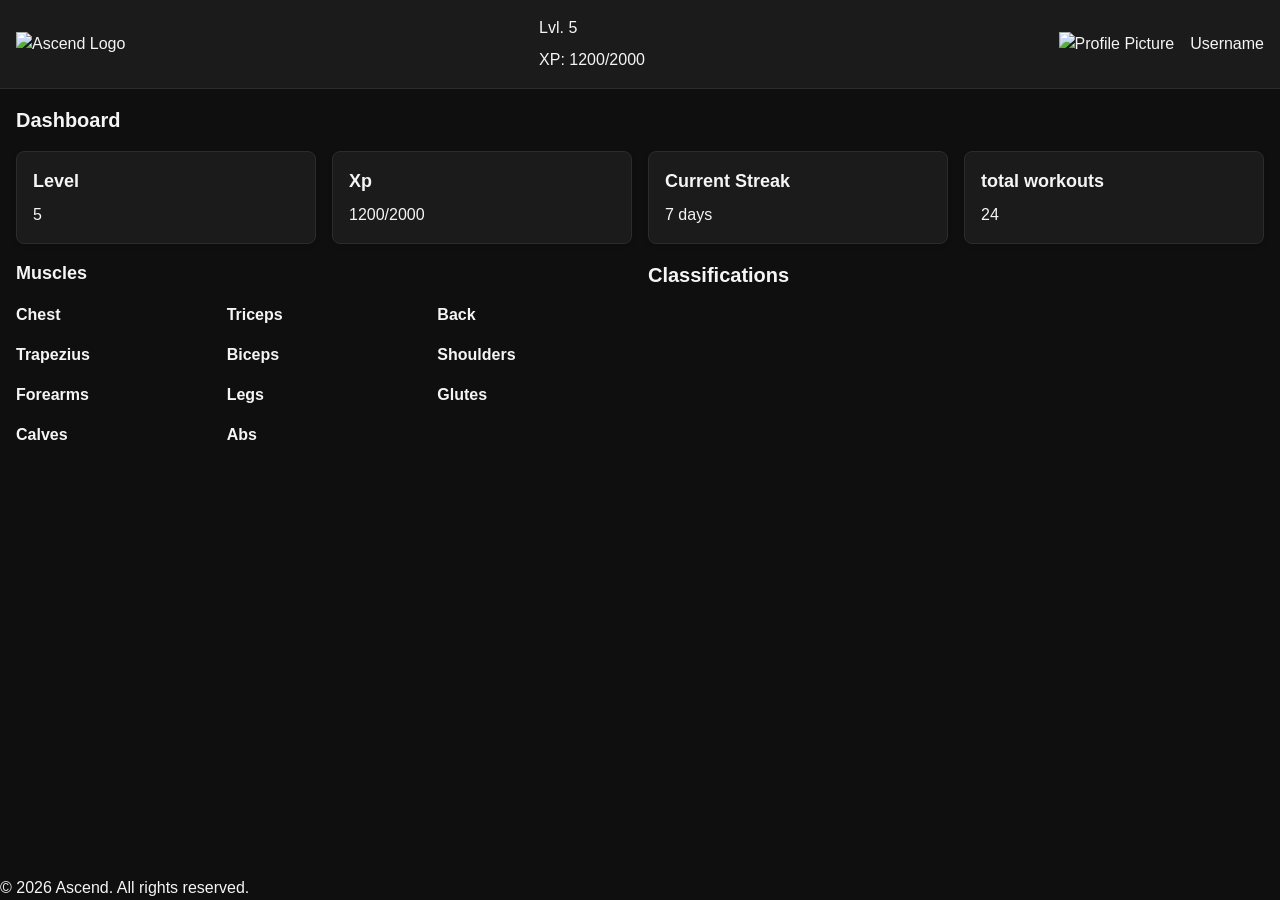
==== index.html @ 44df2d60 "feat: implement initial design system and layout foundation" ====
<!DOCTYPE html>
<html lang="en">

<head>
    <meta charset="UTF-8">
    <meta name="viewport" content="width=device-width, initial-scale=1.0">
    <title>Ascend</title>
    <link rel="stylesheet" href="assets/css/styles.css">
</head>

<body>
    <header>
        <img src="assets/images/logo.png" alt="Ascend Logo" class="logo">
        <div class="user-progress">
            <p>Lvl. 5</p>
            <p>XP: 1200/2000</p>
        </div>
        <div class="user-profile">
            <img src="assets/images/profile.jpg" alt="Profile Picture">
            <p>Username</p>
        </div>

    </header>
    <main>
        <section class="dashboard-grid">
            <h2>Dashboard</h2>
            <div class="dashboard-cards">
                <section class="dashboard-card">
                    
                    <h3>Level</h3>
                    <p>5</p>
                </section>
                <section class="dashboard-card">
                    
                    <h3>Xp</h3>
                    <p>1200/2000</p>
                </section>
                <section class="dashboard-card">
                    
                    <h3>Current Streak</h3>
                    <p>7 days</p>
                </section>
                <section class="dashboard-card">
                    
                    <h3>total workouts</h3>
                    <p>24</p>
                </section>
            </div>
        </section>
        <div class="content-grid">
        <section class="muscles-grid">
            <h3>Muscles</h3>
            <div class="muscles-cards">
                <article class="muscle-card">
                    <h4>Chest</h4>
                </article>
                <article class="muscle-card">
                    <h4>Triceps</h4>
                </article>
                <article class="muscle-card">
                    <h4>Back</h4>
                </article>
                <article class="muscle-card">
                    <h4>Trapezius</h4>
                </article>
                <article class="muscle-card">
                    <h4>Biceps</h4>
                </article>
                <article class="muscle-card">
                    <h4>Shoulders</h4>
                </article>
                <article class="muscle-card">
                    <h4>Forearms</h4>
                </article>
                <article class="muscle-card">
                    <h4>Legs</h4>
                </article>
                <article class="muscle-card">
                    <h4>Glutes</h4>
                </article>
                <article class="muscle-card">
                    <h4>Calves</h4>
                </article>
                <article class="muscle-card">
                    <h4>Abs</h4>
                </article>

            </div>
        </section>
        <section class="classifications-grid">
            <h2>Classifications</h2>
        </section>
    </div>
    </main>
    <footer>
        <p>&copy; 2026 Ascend. All rights reserved.</p>
    </footer>
</body>

</html>
---- assets/css/styles.css ----
/* ========================================
   ASCEND DESIGN SYSTEM
======================================== */

/* ---------- Design Tokens ---------- */
/* inter-regular - latin */
@font-face {
    font-display: swap;
    /* Check https://developer.mozilla.org/en-US/docs/Web/CSS/@font-face/font-display for other options. */
    font-family: 'Inter';
    font-style: normal;
    font-weight: 400;
    src: url('fonts/inter/inter-v20-latin-regular.woff2') format('woff2');
    /* Chrome 36+, Opera 23+, Firefox 39+, Safari 12+, iOS 10+ */
}

/* inter-500 - latin */
@font-face {
    font-display: swap;
    /* Check https://developer.mozilla.org/en-US/docs/Web/CSS/@font-face/font-display for other options. */
    font-family: 'Inter';
    font-style: normal;
    font-weight: 500;
    src: url('fonts/inter/inter-v20-latin-500.woff2') format('woff2');
    /* Chrome 36+, Opera 23+, Firefox 39+, Safari 12+, iOS 10+ */
}

/* inter-600 - latin */
@font-face {
    font-display: swap;
    /* Check https://developer.mozilla.org/en-US/docs/Web/CSS/@font-face/font-display for other options. */
    font-family: 'Inter';
    font-style: normal;
    font-weight: 600;
    src: url('fonts/inter/inter-v20-latin-600.woff2') format('woff2');
    /* Chrome 36+, Opera 23+, Firefox 39+, Safari 12+, iOS 10+ */
}

/* inter-700 - latin */
@font-face {
    font-display: swap;
    /* Check https://developer.mozilla.org/en-US/docs/Web/CSS/@font-face/font-display for other options. */
    font-family: 'Inter';
    font-style: normal;
    font-weight: 700;
    src: url('fonts/inter/inter-v20-latin-700.woff2') format('woff2');
    /* Chrome 36+, Opera 23+, Firefox 39+, Safari 12+, iOS 10+ */
}

:root {
    /* Colors */
    --color-background: #0F0F0F;
    --color-surface: #1B1B1B;
    --color-primary: #8B0000;
    --color-accent: #D32F2F;

    /* Text */
    --color-text-primary: #F5F5F5;
    --color-text-secondary: #B3B3B3;

    /* Border */
    --color-border: #2C2C2C;

    /* Status */
    --color-success: #2E7D32;
    --color-danger: #C62828;

    /* Typography */
    --font-family-base: 'Inter', sans-serif;

    --font-weight-regular: 400;

    --font-weight-medium: 500;

    --font-weight-semibold: 600;

    --font-weight-bold: 700;

    /* Spacing */
    --space-xs: 4px;
    --space-sm: 8px;
    --space-md: 16px;
    --space-lg: 24px;
    --space-xl: 32px;

    /* Border Radius */
    --radius-sm: 4px;
    --radius-md: 8px;
    --radius-lg: 16px;

    /* Shadows */
    --shadow-sm: 0 2px 4px rgba(0, 0, 0, 0.1);
    --shadow-md: 0 4px 8px rgba(0, 0, 0, 0.1);
    /* Transitions */
    --transition-fast: 150ms;
    --transition-normal: 300ms;

    /* Font Sizes */

    --font-size-xs: 0.75rem;
    /* Captions */

    --font-size-sm: 0.875rem;
    /* Small text */

    --font-size-md: 1rem;
    /* Body */

    --font-size-lg: 1.125rem;
    /* Cards */

    --font-size-xl: 1.25rem;
    /* Section titles */

    --font-size-2xl: 1.5rem;
    /* Main headings */

    --font-size-3xl: 1.875rem;
    /* Logo / Hero */

    /* ---------- Reset ---------- */

    * {
        margin: 0;
        padding: 0;
        box-sizing: border-box;
    }

    img {
        max-width: 100%;
        height: auto;
    }

    button {
        border: none;
        background: none;
        cursor: pointer;
    }

    /* ---------- Global Styles ---------- */
    h1 {
        font-size: var(--font-size-2xl);
    }

    h2 {
        font-size: var(--font-size-xl);
    }

    h3 {
        font-size: var(--font-size-lg);
    }

    p {
        font-size: var(--font-size-md);
    }

    .logo img {
        height: var(--font-size-3xl);
    }

    body {
        font-family: var(--font-family-base);
        font-weight: var(--font-weight-regular);
        background-color: var(--color-background);
        color: var(--color-text-primary);
        min-height: 100vh;
        line-height: 1.5;


        display: flex;
        flex-direction: column;

    }

    ul,
    ol {
        list-style: none;
    }

    a {
        color: inherit;
        text-decoration: none;
    }

    input,
    button,
    textarea,
    select {
        font: inherit;
    }

    /* ---------- Layout ---------- */


    main {
        flex: 1;
        padding: var(--space-md);
        display: flex;
        flex-direction: column;
    }

    header {
        display: flex;
        justify-content: space-between;
        align-items: center;
        padding: var(--space-md);
        background-color: var(--color-surface);
        border-bottom: 1px solid var(--color-border);
    }

    .content-grid {
        display: grid;
        grid-template-columns: 1fr 1fr;
        gap: var(--space-md);
        margin-top: var(--space-md);
    }

    .dashboard-cards {
        display: grid;
        grid-template-columns: repeat(auto-fit, minmax(200px, 1fr));
        gap: var(--space-md);
        margin-top: var(--space-md);
    }

    .muscles-cards {
        display: grid;
        grid-template-columns: repeat(auto-fit, minmax(150px, 1fr));
        gap: var(--space-md);
        margin-top: var(--space-md);
    }

    .user-progress {
        display: flex;
        flex-direction: column;
        gap: var(--space-sm);
    }

    .user-profile {
        display: flex;
        align-items: center;
        gap: var(--space-md);
    }

    .dashboard-card {
        display: flex;
        flex-direction: column;
        background-color: var(--color-surface);
        border: 1px solid var(--color-border);
        padding: var(--space-md);
        box-shadow: var(--shadow-sm);
        border-radius: var(--radius-md);
        gap: var(--space-sm);
    }

    /* ---------- Components ---------- */



    /* ---------- Utilities ---------- */
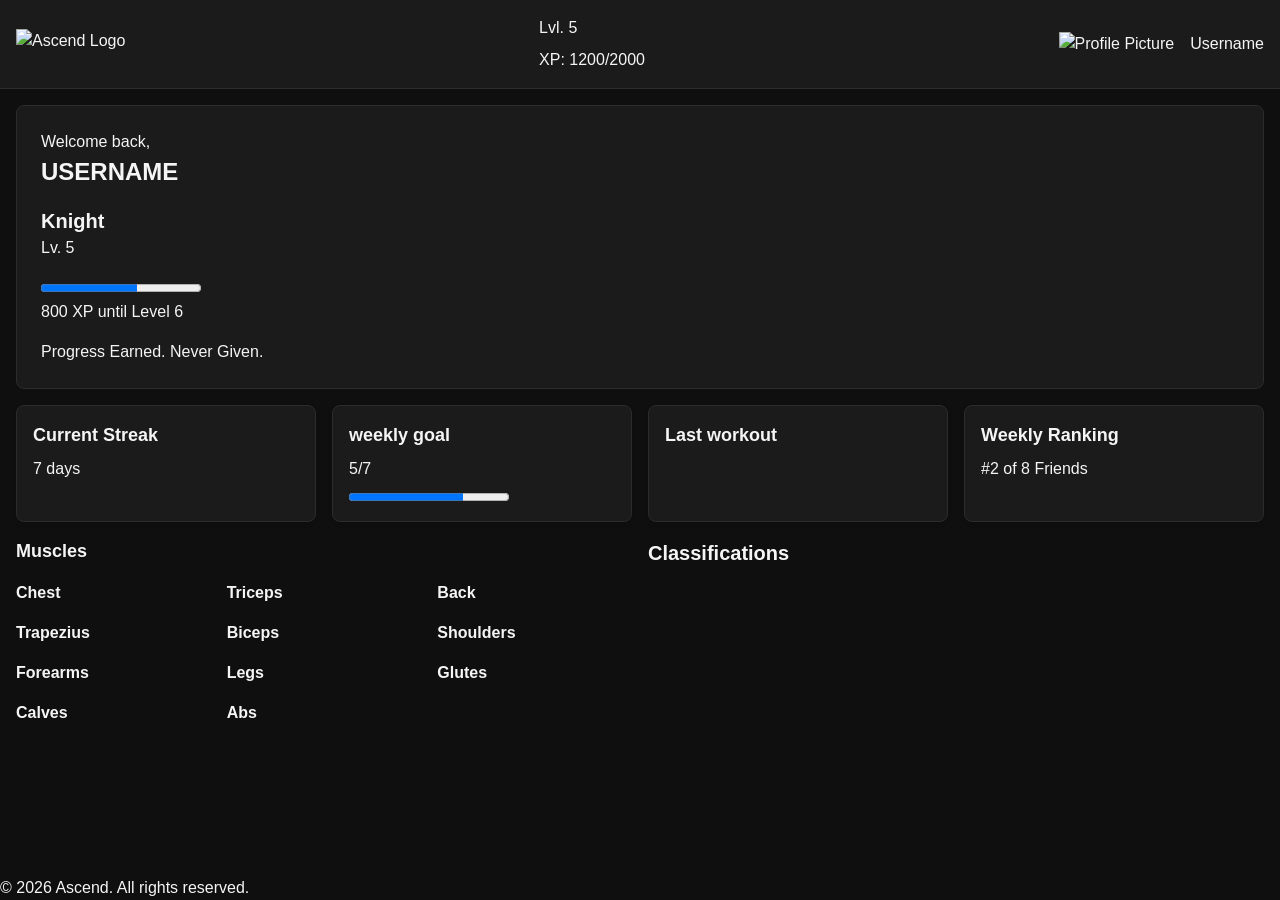
==== commit ff88023e: "feat: create hero panel component and refine dashboard layout" ====
--- a/index.html
+++ b/index.html
@@ -22,75 +22,88 @@
 
     </header>
     <main>
-        <section class="dashboard-grid">
-            <h2>Dashboard</h2>
+        <section class="hero-panel">
+            <div class="hero-panel-username">
+                <p>Welcome back,</p>
+                <h1>USERNAME</h1>
+            </div>
+            <div class="hero-panel-level">
+                <h2>Knight</h2>
+                <p>Lv. 5</p>
+            </div>
+            <div class="hero-panel-progress">
+                <progress value="1200" max="2000"></progress>
+                <p>800 XP until Level 6</p>
+            </div>
+            <p class="hero-panel-motto">
+                Progress Earned. Never Given.
+            </p>
+        </section>
+        <section class="dashboard">
             <div class="dashboard-cards">
                 <section class="dashboard-card">
-                    
-                    <h3>Level</h3>
-                    <p>5</p>
-                </section>
-                <section class="dashboard-card">
-                    
-                    <h3>Xp</h3>
-                    <p>1200/2000</p>
-                </section>
-                <section class="dashboard-card">
-                    
                     <h3>Current Streak</h3>
                     <p>7 days</p>
                 </section>
                 <section class="dashboard-card">
-                    
-                    <h3>total workouts</h3>
-                    <p>24</p>
+                    <h3>weekly goal</h3>
+                    <p>5/7</p>
+                    <progress value="5" max="7"></progress>
+
+                </section>
+                <section class="dashboard-card">
+                    <h3>Last workout</h3>
+                </section>
+                <section class="dashboard-card">
+                    <h3>Weekly Ranking</h3>
+                    <p>#2 of 8 Friends</p>
                 </section>
             </div>
         </section>
         <div class="content-grid">
-        <section class="muscles-grid">
-            <h3>Muscles</h3>
-            <div class="muscles-cards">
-                <article class="muscle-card">
-                    <h4>Chest</h4>
-                </article>
-                <article class="muscle-card">
-                    <h4>Triceps</h4>
-                </article>
-                <article class="muscle-card">
-                    <h4>Back</h4>
-                </article>
-                <article class="muscle-card">
-                    <h4>Trapezius</h4>
-                </article>
-                <article class="muscle-card">
-                    <h4>Biceps</h4>
-                </article>
-                <article class="muscle-card">
-                    <h4>Shoulders</h4>
-                </article>
-                <article class="muscle-card">
-                    <h4>Forearms</h4>
-                </article>
-                <article class="muscle-card">
-                    <h4>Legs</h4>
-                </article>
-                <article class="muscle-card">
-                    <h4>Glutes</h4>
-                </article>
-                <article class="muscle-card">
-                    <h4>Calves</h4>
-                </article>
-                <article class="muscle-card">
-                    <h4>Abs</h4>
-                </article>
+            <section class="muscles-grid">
+                <h3>Muscles</h3>
+                <div class="muscles-cards">
+                    <article class="muscle-card">
+                        <h4>Chest</h4>
+                    </article>
+                    <article class="muscle-card">
+                        <h4>Triceps</h4>
+                    </article>
+                    <article class="muscle-card">
+                        <h4>Back</h4>
+                    </article>
+                    <article class="muscle-card">
+                        <h4>Trapezius</h4>
+                    </article>
+                    <article class="muscle-card">
+                        <h4>Biceps</h4>
+                    </article>
+                    <article class="muscle-card">
+                        <h4>Shoulders</h4>
+                    </article>
+                    <article class="muscle-card">
+                        <h4>Forearms</h4>
+                    </article>
+                    <article class="muscle-card">
+                        <h4>Legs</h4>
+                    </article>
+                    <article class="muscle-card">
+                        <h4>Glutes</h4>
+                    </article>
+                    <article class="muscle-card">
+                        <h4>Calves</h4>
+                    </article>
+                    <article class="muscle-card">
+                        <h4>Abs</h4>
+                    </article>
 
-            </div>
-        </section>
-        <section class="classifications-grid">
-            <h2>Classifications</h2>
-        </section>
-    </div>
+                </div>
+            </section>
+            <section class="classifications-grid">
+                <h2>Classifications</h2>
+            </section>
+        </div>
     </main>
     <footer>
         <p>&copy; 2026 Ascend. All rights reserved.</p>
--- a/assets/css/styles.css
+++ b/assets/css/styles.css
@@ -117,7 +117,7 @@
 
     --font-size-3xl: 1.875rem;
     /* Logo / Hero */
-
+}
     /* ---------- Reset ---------- */
 
     * {
@@ -140,21 +140,25 @@
     /* ---------- Global Styles ---------- */
     h1 {
         font-size: var(--font-size-2xl);
+        font-weight: var(--font-weight-bold);
     }
 
     h2 {
         font-size: var(--font-size-xl);
+        font-weight: var(--font-weight-bold);
     }
 
     h3 {
         font-size: var(--font-size-lg);
+        font-weight: var(--font-weight-bold);
     }
 
     p {
         font-size: var(--font-size-md);
-    }
-
-    .logo img {
+
+    }
+
+    .logo {
         height: var(--font-size-3xl);
     }
 
@@ -241,6 +245,9 @@
         gap: var(--space-md);
     }
 
+
+    /* ---------- Components ---------- */
+
     .dashboard-card {
         display: flex;
         flex-direction: column;
@@ -252,8 +259,21 @@
         gap: var(--space-sm);
     }
 
-    /* ---------- Components ---------- */
-
-
+    .hero-panel {
+        display: flex;
+        flex-direction: column;
+        background-color: var(--color-surface);
+        border: 1px double var(--color-border);
+        padding: var(--space-lg);
+        box-shadow: var(--shadow-lg);
+        border-radius: var(--radius-md);
+        gap: var(--space-md);
+    }
+
+    .hero-panel__motto {
+        font-style: italic;
+        color: var(--color-text-secondary);
+        font-weight: var(--font-weight-medium);
+    }
 
     /* ---------- Utilities ---------- */
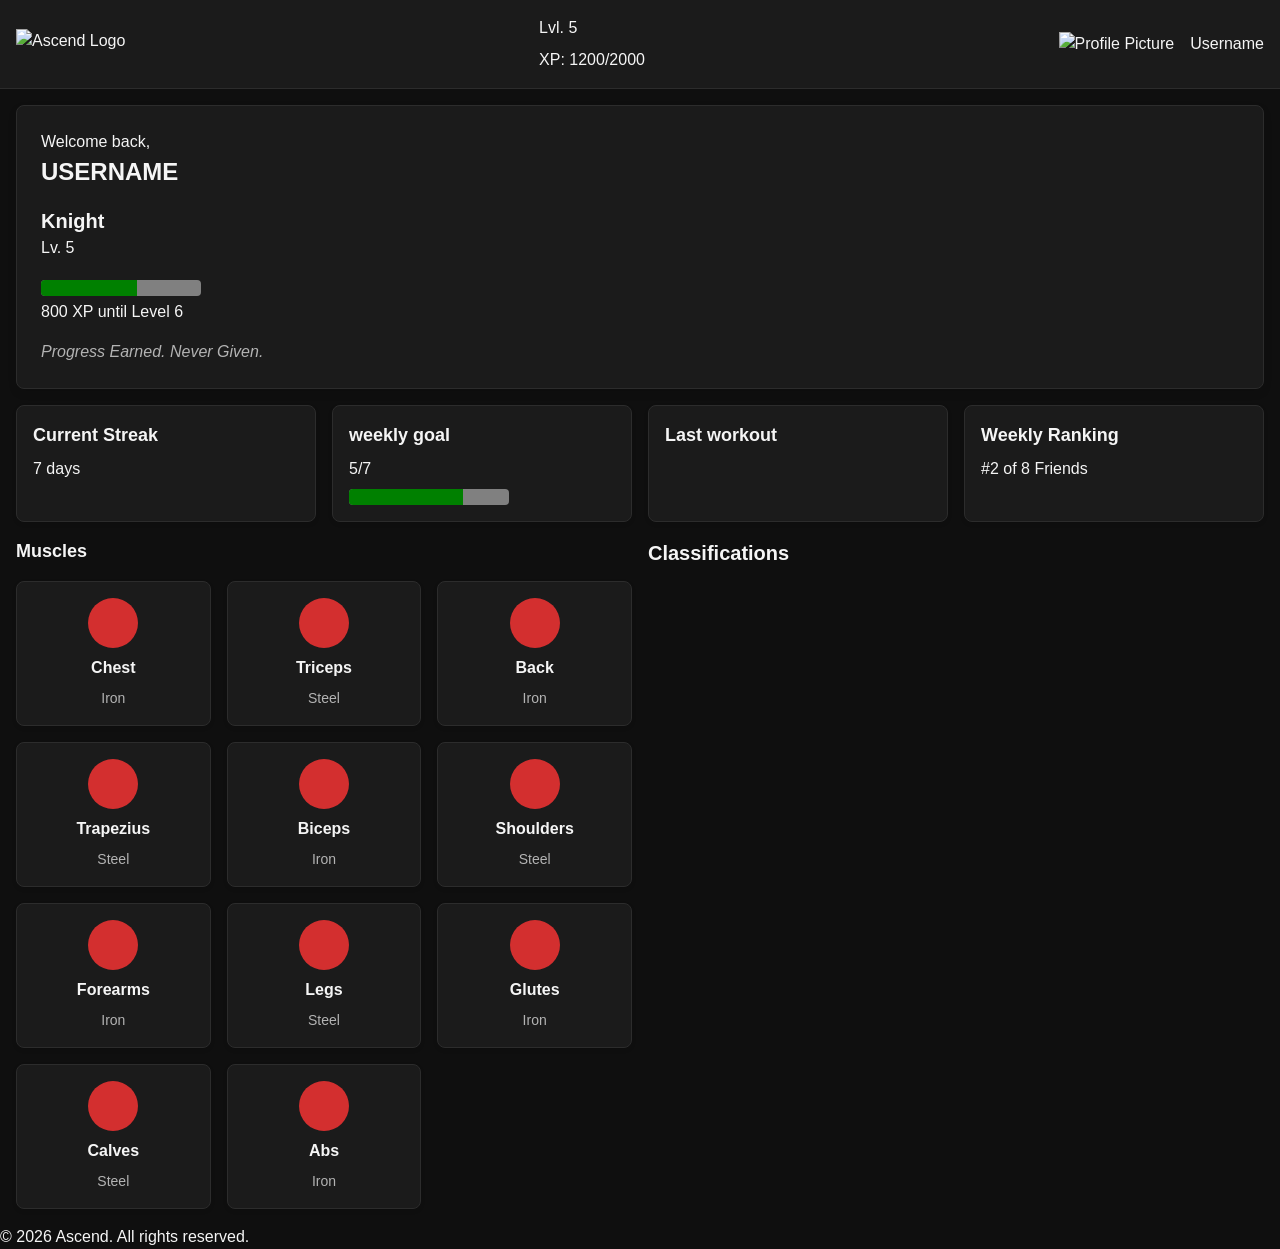
==== commit 9e3b204e: "feat: complete UI foundation and reusable components" ====
--- a/index.html
+++ b/index.html
@@ -23,19 +23,19 @@
     </header>
     <main>
         <section class="hero-panel">
-            <div class="hero-panel-username">
+            <div class="hero-panel__username">
                 <p>Welcome back,</p>
                 <h1>USERNAME</h1>
             </div>
-            <div class="hero-panel-level">
+            <div class="hero-panel__level">
                 <h2>Knight</h2>
                 <p>Lv. 5</p>
             </div>
-            <div class="hero-panel-progress">
-                <progress value="1200" max="2000"></progress>
+            <div class="hero-panel__progress">
+                <progress value="1200" max="2000" class="progress-bar"></progress>
                 <p>800 XP until Level 6</p>
             </div>
-            <p class="hero-panel-motto">
+            <p class="hero-panel__motto">
                 Progress Earned. Never Given.
             </p>
         </section>
@@ -48,7 +48,7 @@
                 <section class="dashboard-card">
                     <h3>weekly goal</h3>
                     <p>5/7</p>
-                    <progress value="5" max="7"></progress>
+                    <progress value="5" max="7" class="progress-bar"></progress>
 
                 </section>
                 <section class="dashboard-card">
@@ -65,39 +65,127 @@
                 <h3>Muscles</h3>
                 <div class="muscles-cards">
                     <article class="muscle-card">
-                        <h4>Chest</h4>
-                    </article>
-                    <article class="muscle-card">
-                        <h4>Triceps</h4>
-                    </article>
-                    <article class="muscle-card">
-                        <h4>Back</h4>
-                    </article>
-                    <article class="muscle-card">
-                        <h4>Trapezius</h4>
-                    </article>
-                    <article class="muscle-card">
-                        <h4>Biceps</h4>
-                    </article>
-                    <article class="muscle-card">
-                        <h4>Shoulders</h4>
-                    </article>
-                    <article class="muscle-card">
-                        <h4>Forearms</h4>
-                    </article>
-                    <article class="muscle-card">
-                        <h4>Legs</h4>
-                    </article>
-                    <article class="muscle-card">
-                        <h4>Glutes</h4>
-                    </article>
-                    <article class="muscle-card">
-                        <h4>Calves</h4>
-                    </article>
-                    <article class="muscle-card">
-                        <h4>Abs</h4>
-                    </article>
-
+                        <div class="muscle-card__icon">
+                            <!-- Icono -->
+                        </div>
+                        <h3 class="muscle-card__name">
+                            Chest
+                        </h3>
+                        <p class="muscle-card__rank">
+                            Iron
+                        </p>
+                    </article>
+                    <article class="muscle-card">
+                        <div class="muscle-card__icon">
+                            <!-- Icono -->
+                        </div>
+                        <h3 class="muscle-card__name">
+                            Triceps
+                        </h3>
+                        <p class="muscle-card__rank">
+                            Steel
+                        </p>
+                    </article>
+                    <article class="muscle-card">
+                        <div class="muscle-card__icon">
+                            <!-- Icono -->
+                        </div>
+                        <h3 class="muscle-card__name">
+                            Back
+                        </h3>
+                        <p class="muscle-card__rank">
+                            Iron
+                        </p>
+                    </article>
+                    <article class="muscle-card">
+                        <div class="muscle-card__icon">
+                            <!-- Icono -->
+                        </div>
+                        <h3 class="muscle-card__name">
+                            Trapezius
+                        </h3>
+                        <p class="muscle-card__rank">
+                            Steel
+                        </p>
+                    </article>
+                    <article class="muscle-card">
+                        <div class="muscle-card__icon">
+                            <!-- Icono -->
+                        </div>
+                        <h3 class="muscle-card__name">
+                            Biceps
+                        </h3>
+                        <p class="muscle-card__rank">
+                            Iron
+                        </p>
+                    </article>
+                    <article class="muscle-card">
+                        <div class="muscle-card__icon">
+                            <!-- Icono -->
+                        </div>
+                        <h3 class="muscle-card__name">
+                            Shoulders
+                        </h3>
+                        <p class="muscle-card__rank">
+                            Steel
+                        </p>
+                    </article>
+                    <article class="muscle-card">
+                        <div class="muscle-card__icon">
+                            <!-- Icono -->
+                        </div>
+                        <h3 class="muscle-card__name">
+                            Forearms
+                        </h3>
+                        <p class="muscle-card__rank">
+                            Iron
+                        </p>
+                    </article>
+                    <article class="muscle-card">
+                        <div class="muscle-card__icon">
+                            <!-- Icono -->
+                        </div>
+                        <h3 class="muscle-card__name">
+                            Legs
+                        </h3>
+                        <p class="muscle-card__rank">
+                            Steel
+                        </p>
+                    </article>
+                    <article class="muscle-card">
+                        <div class="muscle-card__icon">
+                            <!-- Icono -->
+                        </div>
+                        <h3 class="muscle-card__name">
+                            Glutes
+                        </h3>
+                        <p class="muscle-card__rank">
+                            Iron
+                        </p>
+                    </article>
+                    <article class="muscle-card">
+                        <div class="muscle-card__icon">
+                            <!-- Icono -->
+                        </div>
+                        <h3 class="muscle-card__name">
+                            Calves
+                        </h3>
+                        <p class="muscle-card__rank">
+                            Steel
+                        </p>
+                    </article>
+                    <article class="muscle-card">
+                        <div class="muscle-card__icon">
+                            <!-- Icono -->
+                        </div>
+                        <h3 class="muscle-card__name">
+                            Abs
+                        </h3>
+                        <p class="muscle-card__rank">
+                            Iron
+                        </p>
+                    </article>
+                    </article>
                 </div>
             </section>
             <section class="classifications-grid">
--- a/assets/css/styles.css
+++ b/assets/css/styles.css
@@ -118,162 +118,207 @@
     --font-size-3xl: 1.875rem;
     /* Logo / Hero */
 }
-    /* ---------- Reset ---------- */
-
-    * {
-        margin: 0;
-        padding: 0;
-        box-sizing: border-box;
-    }
-
-    img {
-        max-width: 100%;
-        height: auto;
-    }
-
-    button {
-        border: none;
-        background: none;
-        cursor: pointer;
-    }
-
-    /* ---------- Global Styles ---------- */
-    h1 {
-        font-size: var(--font-size-2xl);
-        font-weight: var(--font-weight-bold);
-    }
-
-    h2 {
-        font-size: var(--font-size-xl);
-        font-weight: var(--font-weight-bold);
-    }
-
-    h3 {
-        font-size: var(--font-size-lg);
-        font-weight: var(--font-weight-bold);
-    }
-
-    p {
-        font-size: var(--font-size-md);
-
-    }
-
-    .logo {
-        height: var(--font-size-3xl);
-    }
-
-    body {
-        font-family: var(--font-family-base);
-        font-weight: var(--font-weight-regular);
-        background-color: var(--color-background);
-        color: var(--color-text-primary);
-        min-height: 100vh;
-        line-height: 1.5;
-
-
-        display: flex;
-        flex-direction: column;
-
-    }
-
-    ul,
-    ol {
-        list-style: none;
-    }
-
-    a {
-        color: inherit;
-        text-decoration: none;
-    }
-
-    input,
-    button,
-    textarea,
-    select {
-        font: inherit;
-    }
-
-    /* ---------- Layout ---------- */
-
-
-    main {
-        flex: 1;
-        padding: var(--space-md);
-        display: flex;
-        flex-direction: column;
-    }
-
-    header {
-        display: flex;
-        justify-content: space-between;
-        align-items: center;
-        padding: var(--space-md);
-        background-color: var(--color-surface);
-        border-bottom: 1px solid var(--color-border);
-    }
-
-    .content-grid {
-        display: grid;
-        grid-template-columns: 1fr 1fr;
-        gap: var(--space-md);
-        margin-top: var(--space-md);
-    }
-
-    .dashboard-cards {
-        display: grid;
-        grid-template-columns: repeat(auto-fit, minmax(200px, 1fr));
-        gap: var(--space-md);
-        margin-top: var(--space-md);
-    }
-
-    .muscles-cards {
-        display: grid;
-        grid-template-columns: repeat(auto-fit, minmax(150px, 1fr));
-        gap: var(--space-md);
-        margin-top: var(--space-md);
-    }
-
-    .user-progress {
-        display: flex;
-        flex-direction: column;
-        gap: var(--space-sm);
-    }
-
-    .user-profile {
-        display: flex;
-        align-items: center;
-        gap: var(--space-md);
-    }
-
-
-    /* ---------- Components ---------- */
-
-    .dashboard-card {
-        display: flex;
-        flex-direction: column;
-        background-color: var(--color-surface);
-        border: 1px solid var(--color-border);
-        padding: var(--space-md);
-        box-shadow: var(--shadow-sm);
-        border-radius: var(--radius-md);
-        gap: var(--space-sm);
-    }
-
-    .hero-panel {
-        display: flex;
-        flex-direction: column;
-        background-color: var(--color-surface);
-        border: 1px double var(--color-border);
-        padding: var(--space-lg);
-        box-shadow: var(--shadow-lg);
-        border-radius: var(--radius-md);
-        gap: var(--space-md);
-    }
-
-    .hero-panel__motto {
-        font-style: italic;
-        color: var(--color-text-secondary);
-        font-weight: var(--font-weight-medium);
-    }
-
-    /* ---------- Utilities ---------- */+
+/* ---------- Reset ---------- */
+
+* {
+    margin: 0;
+    padding: 0;
+    box-sizing: border-box;
+}
+
+img {
+    max-width: 100%;
+    height: auto;
+}
+
+button {
+    border: none;
+    background: none;
+    cursor: pointer;
+}
+
+/* ---------- Global Styles ---------- */
+h1 {
+    font-size: var(--font-size-2xl);
+    font-weight: var(--font-weight-bold);
+}
+
+h2 {
+    font-size: var(--font-size-xl);
+    font-weight: var(--font-weight-bold);
+}
+
+h3 {
+    font-size: var(--font-size-lg);
+    font-weight: var(--font-weight-bold);
+}
+
+p {
+    font-size: var(--font-size-md);
+
+}
+
+.logo {
+    height: var(--font-size-3xl);
+}
+
+body {
+    font-family: var(--font-family-base);
+    font-weight: var(--font-weight-regular);
+    background-color: var(--color-background);
+    color: var(--color-text-primary);
+    min-height: 100vh;
+    line-height: 1.5;
+
+
+    display: flex;
+    flex-direction: column;
+
+}
+
+ul,
+ol {
+    list-style: none;
+}
+
+a {
+    color: inherit;
+    text-decoration: none;
+}
+
+input,
+button,
+textarea,
+select {
+    font: inherit;
+}
+
+/* ---------- Layout ---------- */
+
+
+main {
+    flex: 1;
+    padding: var(--space-md);
+    display: flex;
+    flex-direction: column;
+}
+
+header {
+    display: flex;
+    justify-content: space-between;
+    align-items: center;
+    padding: var(--space-md);
+    background-color: var(--color-surface);
+    border-bottom: 1px solid var(--color-border);
+}
+
+.content-grid {
+    display: grid;
+    grid-template-columns: 1fr 1fr;
+    gap: var(--space-md);
+    margin-top: var(--space-md);
+}
+
+.dashboard-cards {
+    display: grid;
+    grid-template-columns: repeat(auto-fit, minmax(200px, 1fr));
+    gap: var(--space-md);
+    margin-top: var(--space-md);
+}
+
+.muscles-cards {
+    display: grid;
+    grid-template-columns: repeat(auto-fit, minmax(150px, 1fr));
+    gap: var(--space-md);
+    margin-top: var(--space-md);
+}
+
+.user-progress {
+    display: flex;
+    flex-direction: column;
+    gap: var(--space-sm);
+}
+
+.user-profile {
+    display: flex;
+    align-items: center;
+    gap: var(--space-md);
+}
+
+
+/* ---------- Components ---------- */
+
+.dashboard-card {
+    display: flex;
+    flex-direction: column;
+    background-color: var(--color-surface);
+    border: 1px solid var(--color-border);
+    padding: var(--space-md);
+    box-shadow: var(--shadow-sm);
+    border-radius: var(--radius-md);
+    gap: var(--space-sm);
+}
+
+.hero-panel {
+    display: flex;
+    flex-direction: column;
+    background-color: var(--color-surface);
+    border: 1px solid var(--color-border);
+    padding: var(--space-lg);
+    box-shadow: var(--shadow-md);
+    border-radius: var(--radius-md);
+    gap: var(--space-md);
+}
+
+.hero-panel__motto {
+    font-style: italic;
+    color: var(--color-text-secondary);
+    font-weight: var(--font-weight-medium);
+}
+
+.muscle-card {
+    display: flex;
+    flex-direction: column;
+    align-items: center;
+    background-color: var(--color-surface);
+    border: 1px solid var(--color-border);
+    padding: var(--space-md);
+    box-shadow: var(--shadow-sm);
+    border-radius: var(--radius-md);
+    gap: var(--space-sm);
+    transition: transform var(--transition-fast), box-shadow var(--transition-fast),
+                border-color var(--transition-fast);
+}
+
+.muscle-card__icon {
+    width: 50px;
+    height: 50px;
+    background-color: var(--color-accent);
+    border-radius: 50%;
+}
+
+.muscle-card__name {
+    font-size: var(--font-size-md);
+    font-weight: var(--font-weight-semibold);
+    color: var(--color-text-primary);
+}
+
+.muscle-card__rank {
+    font-size: var(--font-size-sm);
+    color: var(--color-text-secondary);
+}
+
+.muscle-card:hover {
+    border-color: var(--color-accent);
+    box-shadow: var(--shadow-md);
+    transform: translateY(-4px);
+}
+
+.progress-bar {
+    border-radius: var(--radius-sm);
+    background-color: var(--color-accent);
+    overflow: hidden;
+}
+
+/* ---------- Utilities ---------- */
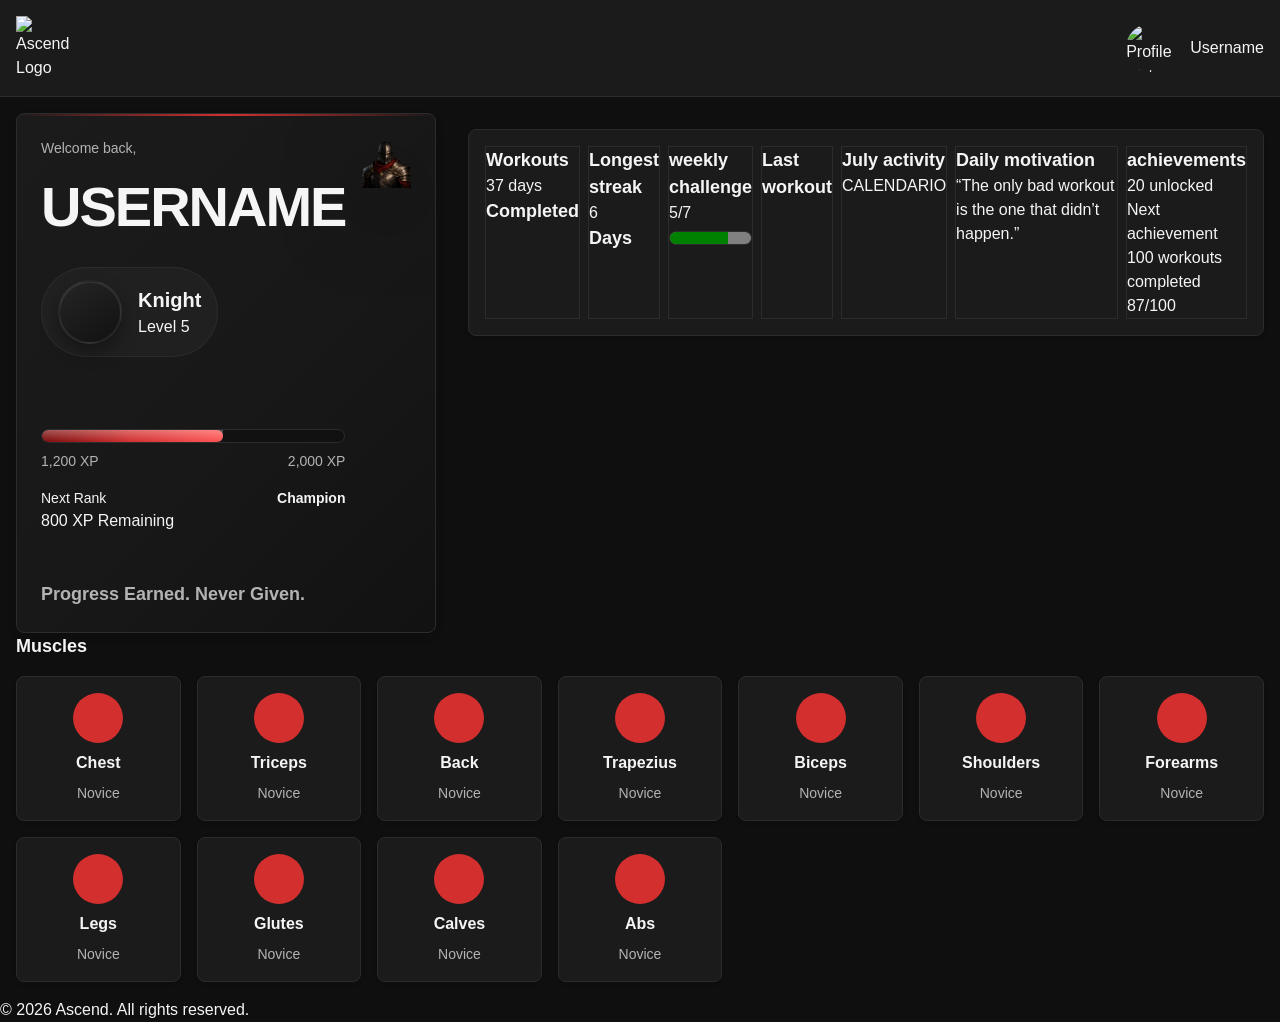
==== commit 23072247: "feat: redesign hero panel and improve dashboard UI" ====
--- a/index.html
+++ b/index.html
@@ -11,187 +11,232 @@
 <body>
     <header>
         <img src="assets/images/logo.png" alt="Ascend Logo" class="logo">
-        <div class="user-progress">
-            <p>Lvl. 5</p>
-            <p>XP: 1200/2000</p>
-        </div>
-        <div class="user-profile">
+        <div class="header__profile">
             <img src="assets/images/profile.jpg" alt="Profile Picture">
             <p>Username</p>
         </div>
 
     </header>
     <main>
-        <section class="hero-panel">
-            <div class="hero-panel__username">
-                <p>Welcome back,</p>
-                <h1>USERNAME</h1>
-            </div>
-            <div class="hero-panel__level">
-                <h2>Knight</h2>
-                <p>Lv. 5</p>
-            </div>
-            <div class="hero-panel__progress">
-                <progress value="1200" max="2000" class="progress-bar"></progress>
-                <p>800 XP until Level 6</p>
-            </div>
-            <p class="hero-panel__motto">
-                Progress Earned. Never Given.
-            </p>
-        </section>
-        <section class="dashboard">
-            <div class="dashboard-cards">
-                <section class="dashboard-card">
-                    <h3>Current Streak</h3>
-                    <p>7 days</p>
-                </section>
-                <section class="dashboard-card">
-                    <h3>weekly goal</h3>
-                    <p>5/7</p>
-                    <progress value="5" max="7" class="progress-bar"></progress>
-
-                </section>
-                <section class="dashboard-card">
-                    <h3>Last workout</h3>
-                </section>
-                <section class="dashboard-card">
-                    <h3>Weekly Ranking</h3>
-                    <p>#2 of 8 Friends</p>
-                </section>
+        <div class="panel-dashboard">
+            <!--               Hero panel                 -->
+            <section class="hero-panel">
+                <div class="hero-panel__content">
+                    <p class="hero-panel__greeting">
+                        Welcome back,
+                    </p>
+                    <h1 class="hero-panel__username">
+                        USERNAME
+                    </h1>
+                    <div class="hero-panel__rank">
+                        <div class="hero-panel__badge">
+                            <!-- Badge del rango -->
+                        </div>
+                        <div class="hero-panel__level">
+                            <h2>Knight</h2>
+                            <p>Level 5</p>
+                        </div>
+                    </div>
+
+                    <!--                Progress Bar              -->
+
+                    <div class="hero-panel__progress">
+                        <div class="progress-bar">
+                            <div class="progress-bar__fill" style="width: 60%;">
+                            </div>
+                        </div>
+                        <div class="progress-bar__info">
+                            <span>1,200 XP</span>
+                            <span>2,000 XP</span>
+                        </div>
+                        <div class="hero-panel__next-rank">
+                            <span>Next Rank</span>
+                            <strong>Champion</strong>
+                        </div>
+                        <p class="hero-panel__remaining">
+                            800 XP Remaining
+                        </p>
+                    </div>
+                    <p class="hero-panel__motto">
+                        Progress Earned.
+                        Never Given.
+                    </p>
+                </div>
+                <!--               Character                 -->
+                <div class="hero-panel__character">
+                    <img class="hero-panel__avatar" src="assets/images/champion.png" alt="Champion Avatar">
+                </div>
+
+            </section>
+
+            <!--               Dashboard                 -->
+            <section class="dashboard">
+                <div class="dashboard-cards">
+                    <section class="dashboard-card">
+                        <h3>Workouts</h3>
+                        <p>37 days</p>
+                        <h3>Completed</h3>
+                    </section>
+                    <section class="dashboard-card">
+                        <h3>Longest streak</h3>
+                        <p>6</p>
+                        <h3>Days</h3>
+                    </section>
+                    <section class="dashboard-card">
+                        <h3>weekly challenge</h3>
+                        <p>5/7</p>
+                        <progress value="5" max="7" class="progress-bar"></progress>
+                    </section>
+                    <section class="dashboard-card">
+                        <h3>Last workout</h3>
+                    </section>
+                    <section class="dashboard-card">
+                        <h3>July activity</h3>
+                        <p>CALENDARIO</p>
+                    </section>
+                    <section class="dashboard-card">
+                        <h3>Daily motivation</h3>
+                        <p>“The only bad workout is the one that didn’t happen.”</p>
+                    </section>
+                    <section class="dashboard-card">
+                        <h3>achievements</h3>
+                        <p>20 unlocked</p>
+                        <p>Next achievement</p>
+                        <p>100 workouts completed</p>
+                        <p>87/100</p>
+                    </section>
+                </div>
+            </section>
+        </div>
+
+        <!--                      Muscles                -->
+        <section class="muscles-grid">
+            <h3>Muscles</h3>
+            <div class="muscles-cards">
+                <article class="muscle-card">
+                    <div class="muscle-card__icon">
+                        <!-- Icono -->
+                    </div>
+                    <h3 class="muscle-card__name">
+                        Chest
+                    </h3>
+                    <p class="muscle-card__rank">
+                        Novice
+                    </p>
+                </article>
+                <article class="muscle-card">
+                    <div class="muscle-card__icon">
+                        <!-- Icono -->
+                    </div>
+                    <h3 class="muscle-card__name">
+                        Triceps
+                    </h3>
+                    <p class="muscle-card__rank">
+                        Novice
+                    </p>
+                </article>
+                <article class="muscle-card">
+                    <div class="muscle-card__icon">
+                        <!-- Icono -->
+                    </div>
+                    <h3 class="muscle-card__name">
+                        Back
+                    </h3>
+                    <p class="muscle-card__rank">
+                        Novice
+                    </p>
+                </article>
+                <article class="muscle-card">
+                    <div class="muscle-card__icon">
+                        <!-- Icono -->
+                    </div>
+                    <h3 class="muscle-card__name">
+                        Trapezius
+                    </h3>
+                    <p class="muscle-card__rank">
+                        Novice
+                    </p>
+                </article>
+                <article class="muscle-card">
+                    <div class="muscle-card__icon">
+                        <!-- Icono -->
+                    </div>
+                    <h3 class="muscle-card__name">
+                        Biceps
+                    </h3>
+                    <p class="muscle-card__rank">
+                        Novice
+                    </p>
+                </article>
+                <article class="muscle-card">
+                    <div class="muscle-card__icon">
+                        <!-- Icono -->
+                    </div>
+                    <h3 class="muscle-card__name">
+                        Shoulders
+                    </h3>
+                    <p class="muscle-card__rank">
+                        Novice
+                    </p>
+                </article>
+                <article class="muscle-card">
+                    <div class="muscle-card__icon">
+                        <!-- Icono -->
+                    </div>
+                    <h3 class="muscle-card__name">
+                        Forearms
+                    </h3>
+                    <p class="muscle-card__rank">
+                        Novice
+                    </p>
+                </article>
+                <article class="muscle-card">
+                    <div class="muscle-card__icon">
+                        <!-- Icono -->
+                    </div>
+                    <h3 class="muscle-card__name">
+                        Legs
+                    </h3>
+                    <p class="muscle-card__rank">
+                        Novice
+                    </p>
+                </article>
+                <article class="muscle-card">
+                    <div class="muscle-card__icon">
+                        <!-- Icono -->
+                    </div>
+                    <h3 class="muscle-card__name">
+                        Glutes
+                    </h3>
+                    <p class="muscle-card__rank">
+                        Novice
+                    </p>
+                </article>
+                <article class="muscle-card">
+                    <div class="muscle-card__icon">
+                        <!-- Icono -->
+                    </div>
+                    <h3 class="muscle-card__name">
+                        Calves
+                    </h3>
+                    <p class="muscle-card__rank">
+                        Novice
+                    </p>
+                </article>
+                <article class="muscle-card">
+                    <div class="muscle-card__icon">
+                        <!-- Icono -->
+                    </div>
+                    <h3 class="muscle-card__name">
+                        Abs
+                    </h3>
+                    <p class="muscle-card__rank">
+                        Novice
+                    </p>
+                </article>
             </div>
         </section>
-        <div class="content-grid">
-            <section class="muscles-grid">
-                <h3>Muscles</h3>
-                <div class="muscles-cards">
-                    <article class="muscle-card">
-                        <div class="muscle-card__icon">
-                            <!-- Icono -->
-                        </div>
-                        <h3 class="muscle-card__name">
-                            Chest
-                        </h3>
-                        <p class="muscle-card__rank">
-                            Iron
-                        </p>
-                    </article>
-                    <article class="muscle-card">
-                        <div class="muscle-card__icon">
-                            <!-- Icono -->
-                        </div>
-                        <h3 class="muscle-card__name">
-                            Triceps
-                        </h3>
-                        <p class="muscle-card__rank">
-                            Steel
-                        </p>
-                    </article>
-                    <article class="muscle-card">
-                        <div class="muscle-card__icon">
-                            <!-- Icono -->
-                        </div>
-                        <h3 class="muscle-card__name">
-                            Back
-                        </h3>
-                        <p class="muscle-card__rank">
-                            Iron
-                        </p>
-                    </article>
-                    <article class="muscle-card">
-                        <div class="muscle-card__icon">
-                            <!-- Icono -->
-                        </div>
-                        <h3 class="muscle-card__name">
-                            Trapezius
-                        </h3>
-                        <p class="muscle-card__rank">
-                            Steel
-                        </p>
-                    </article>
-                    <article class="muscle-card">
-                        <div class="muscle-card__icon">
-                            <!-- Icono -->
-                        </div>
-                        <h3 class="muscle-card__name">
-                            Biceps
-                        </h3>
-                        <p class="muscle-card__rank">
-                            Iron
-                        </p>
-                    </article>
-                    <article class="muscle-card">
-                        <div class="muscle-card__icon">
-                            <!-- Icono -->
-                        </div>
-                        <h3 class="muscle-card__name">
-                            Shoulders
-                        </h3>
-                        <p class="muscle-card__rank">
-                            Steel
-                        </p>
-                    </article>
-                    <article class="muscle-card">
-                        <div class="muscle-card__icon">
-                            <!-- Icono -->
-                        </div>
-                        <h3 class="muscle-card__name">
-                            Forearms
-                        </h3>
-                        <p class="muscle-card__rank">
-                            Iron
-                        </p>
-                    </article>
-                    <article class="muscle-card">
-                        <div class="muscle-card__icon">
-                            <!-- Icono -->
-                        </div>
-                        <h3 class="muscle-card__name">
-                            Legs
-                        </h3>
-                        <p class="muscle-card__rank">
-                            Steel
-                        </p>
-                    </article>
-                    <article class="muscle-card">
-                        <div class="muscle-card__icon">
-                            <!-- Icono -->
-                        </div>
-                        <h3 class="muscle-card__name">
-                            Glutes
-                        </h3>
-                        <p class="muscle-card__rank">
-                            Iron
-                        </p>
-                    </article>
-                    <article class="muscle-card">
-                        <div class="muscle-card__icon">
-                            <!-- Icono -->
-                        </div>
-                        <h3 class="muscle-card__name">
-                            Calves
-                        </h3>
-                        <p class="muscle-card__rank">
-                            Steel
-                        </p>
-                    </article>
-                    <article class="muscle-card">
-                        <div class="muscle-card__icon">
-                            <!-- Icono -->
-                        </div>
-                        <h3 class="muscle-card__name">
-                            Abs
-                        </h3>
-                        <p class="muscle-card__rank">
-                            Iron
-                        </p>
-                    </article>
-                    </article>
-                </div>
-            </section>
-            <section class="classifications-grid">
-                <h2>Classifications</h2>
-            </section>
-        </div>
+
     </main>
     <footer>
         <p>&copy; 2026 Ascend. All rights reserved.</p>
--- a/assets/css/styles.css
+++ b/assets/css/styles.css
@@ -47,6 +47,17 @@
     /* Chrome 36+, Opera 23+, Firefox 39+, Safari 12+, iOS 10+ */
 }
 
+@keyframes progress-shine {
+    from {
+        left: -30%;
+    }
+
+    to {
+        left: 130%;
+    }
+
+}
+
 :root {
     /* Colors */
     --color-background: #0F0F0F;
@@ -160,7 +171,9 @@
 }
 
 .logo {
-    height: var(--font-size-3xl);
+    width: 64px;
+    height: auto;
+
 }
 
 body {
@@ -213,6 +226,19 @@
     border-bottom: 1px solid var(--color-border);
 }
 
+.header__profile {
+    display: flex;
+    align-items: center;
+    gap: 1rem;
+}
+
+.header__profile img {
+    width: 48px;
+    height: 48px;
+    border-radius: 50%;
+    object-fit: cover;
+}
+
 .content-grid {
     display: grid;
     grid-template-columns: 1fr 1fr;
@@ -220,12 +246,6 @@
     margin-top: var(--space-md);
 }
 
-.dashboard-cards {
-    display: grid;
-    grid-template-columns: repeat(auto-fit, minmax(200px, 1fr));
-    gap: var(--space-md);
-    margin-top: var(--space-md);
-}
 
 .muscles-cards {
     display: grid;
@@ -246,37 +266,233 @@
     gap: var(--space-md);
 }
 
+.panel-dashboard {
+    display: grid;
+    grid-template-columns: 420px 1fr;
+    gap: 2rem;
+    align-items: start;
+}
 
 /* ---------- Components ---------- */
 
-.dashboard-card {
+
+
+.hero-panel {
+    display: flex;
+    background-color: var(--color-surface);
+    border: 1px solid var(--color-border);
+    padding: var(--space-lg);
+    box-shadow: var(--shadow-md);
+    border-radius: var(--radius-md);
+    gap: var(--space-md);
+
+    background:
+        linear-gradient(135deg,
+            #1B1B1B 0%,
+            #181818 55%,
+            #121212 100%);
+    position: relative;
+    overflow: hidden;
+    height: 100%;
+    min-height: 520px;
+}
+
+.hero-panel::before {
+    content: "";
+    position: absolute;
+    top: 0;
+    left: 0;
+    width: 100%;
+    height: 2px;
+    background: linear-gradient(90deg,
+            transparent,
+            var(--color-accent),
+            transparent);
+}
+
+.hero-panel__content {
     display: flex;
     flex-direction: column;
+    justify-content: center;
+    gap: 1rem;
+    z-index: 3;
+}
+
+.hero-panel__greeting {
+    font-size: var(--font-size-sm);
+    color: var(--color-text-secondary);
+    margin-bottom: .25rem;
+}
+
+.hero-panel__username {
+
+    font-weight: var(--font-weight-bold);
+    margin-bottom: 1rem;
+    letter-spacing: -.03em;
+    font-size: 3.5rem;
+    line-height: 1;
+    letter-spacing: -2px;
+}
+
+.hero-panel__rank {
+    display: flex;
+    align-items: center;
+    gap: 1rem;
+    margin-bottom: 1.5rem;
+    width: fit-content;
+    padding: .75rem 1rem;
+    border-radius: 999px;
+    background: rgba(255, 255, 255, .03);
+    border: 1px solid rgba(255, 255, 255, .05);
+}
+
+.hero-panel__badge {
+
+    width: 64px;
+    height: 64px;
+    border-radius: 50%;
+    background: linear-gradient(145deg,
+            #252525,
+            #111);
+
+    border: 2px solid rgba(255, 255, 255, .08);
+    display: flex;
+    justify-content: center;
+    align-items: center;
+    box-shadow:
+        inset 0 1px rgba(255, 255, 255, .08),
+        0 8px 18px rgba(0, 0, 0, .35);
+}
+
+.hero-panel__progress {
+    margin: 2rem 0;
+}
+
+.hero-panel__next-rank {
+    display: flex;
+    justify-content: space-between;
+    margin-top: 1rem;
+    font-size: var(--font-size-sm);
+}
+
+
+.hero-panel__avatar {
+    flex: 2;
+    width: 320px;
+    bottom: -10px;
+    right: 0;
+    /* position: absolute; */
+    z-index: 2;
+    filter: drop-shadow(0 20px 40px rgba(0, 0, 0, .55));
+}
+
+.hero-panel__motto {
+    font-weight: var(--font-weight-semibold);
+    font-size: var(--font-size-lg);
+    color: var(--color-text-secondary);
+}
+
+.hero-panel__avatar img {
+    width: 100%;
+    height: auto;
+    border-radius: var(--radius-md);
+}
+
+/* ========================================
+   Progress Bar
+======================================== */
+
+.progress-bar {
+
+    width: 100%;
+    height: 14px;
+    background: #111;
+    border: 1px solid var(--color-border);
+    border-radius: 999px;
+    overflow: hidden;
+    position: relative;
+}
+
+.progress-bar__fill {
+
+    height: 100%;
+    width: 60%;
+    border-radius: inherit;
+    background: linear-gradient(90deg,
+            #7A0B0B 0%,
+            var(--color-accent) 50%,
+            #FF5252 100%);
+
+    transition: width 500ms ease;
+    position: relative;
+}
+
+.progress-bar__fill::before {
+    content: "";
+    position: absolute;
+    top: 0;
+    left: -30%;
+    width: 30%;
+    height: 100%;
+    background: linear-gradient(90deg,
+            transparent,
+            rgba(255, 255, 255, .45),
+            transparent);
+    animation: progress-shine 2.5s linear infinite;
+}
+
+.progress-bar__fill::after {
+
+    content: "";
+    position: absolute;
+    inset: 0;
+    background: linear-gradient(180deg,
+            rgba(255, 255, 255, .30),
+            rgba(255, 255, 255, 0));
+
+}
+
+.progress-bar__info {
+
+    display: flex;
+    justify-content: space-between;
+    margin-top: 8px;
+    font-size: var(--font-size-sm);
+    color: var(--color-text-secondary);
+}
+
+.progress-bar__remaining {
+    margin-top: 6px;
+    font-size: var(--font-size-sm);
+    color: var(--color-text-secondary);
+}
+
+/* ========================================
+   Dashboard 
+======================================== */
+
+.dashboard-cards {
+    display: grid;
+    grid-template-columns: repeat(3, 1fr);
     background-color: var(--color-surface);
     border: 1px solid var(--color-border);
     padding: var(--space-md);
     box-shadow: var(--shadow-sm);
     border-radius: var(--radius-md);
     gap: var(--space-sm);
-}
-
-.hero-panel {
-    display: flex;
-    flex-direction: column;
-    background-color: var(--color-surface);
+    margin-top: var(--space-md);
+    display:flex;
+
+}
+
+.dashboard-card {
+    gap: var(--space-md);
     border: 1px solid var(--color-border);
-    padding: var(--space-lg);
-    box-shadow: var(--shadow-md);
-    border-radius: var(--radius-md);
-    gap: var(--space-md);
-}
-
-.hero-panel__motto {
-    font-style: italic;
-    color: var(--color-text-secondary);
-    font-weight: var(--font-weight-medium);
-}
-
+}
+
+/* ========================================
+   Muscles cards
+======================================== */
 .muscle-card {
     display: flex;
     flex-direction: column;
@@ -288,7 +504,7 @@
     border-radius: var(--radius-md);
     gap: var(--space-sm);
     transition: transform var(--transition-fast), box-shadow var(--transition-fast),
-                border-color var(--transition-fast);
+        border-color var(--transition-fast);
 }
 
 .muscle-card__icon {
@@ -312,13 +528,17 @@
 .muscle-card:hover {
     border-color: var(--color-accent);
     box-shadow: var(--shadow-md);
-    transform: translateY(-4px);
-}
-
-.progress-bar {
-    border-radius: var(--radius-sm);
+    transform: translateY(-3px);
+}
+
+/* ---------- Utilities ---------- */
+
+.muscle-card--selected {
+    border-color: var(--color-accent);
+    box-shadow: var(--shadow-md);
+    background-color: var(--color-primary);
+}
+
+.muscle-card--selected .muscle-card__icon {
     background-color: var(--color-accent);
-    overflow: hidden;
-}
-
-/* ---------- Utilities ---------- */+}
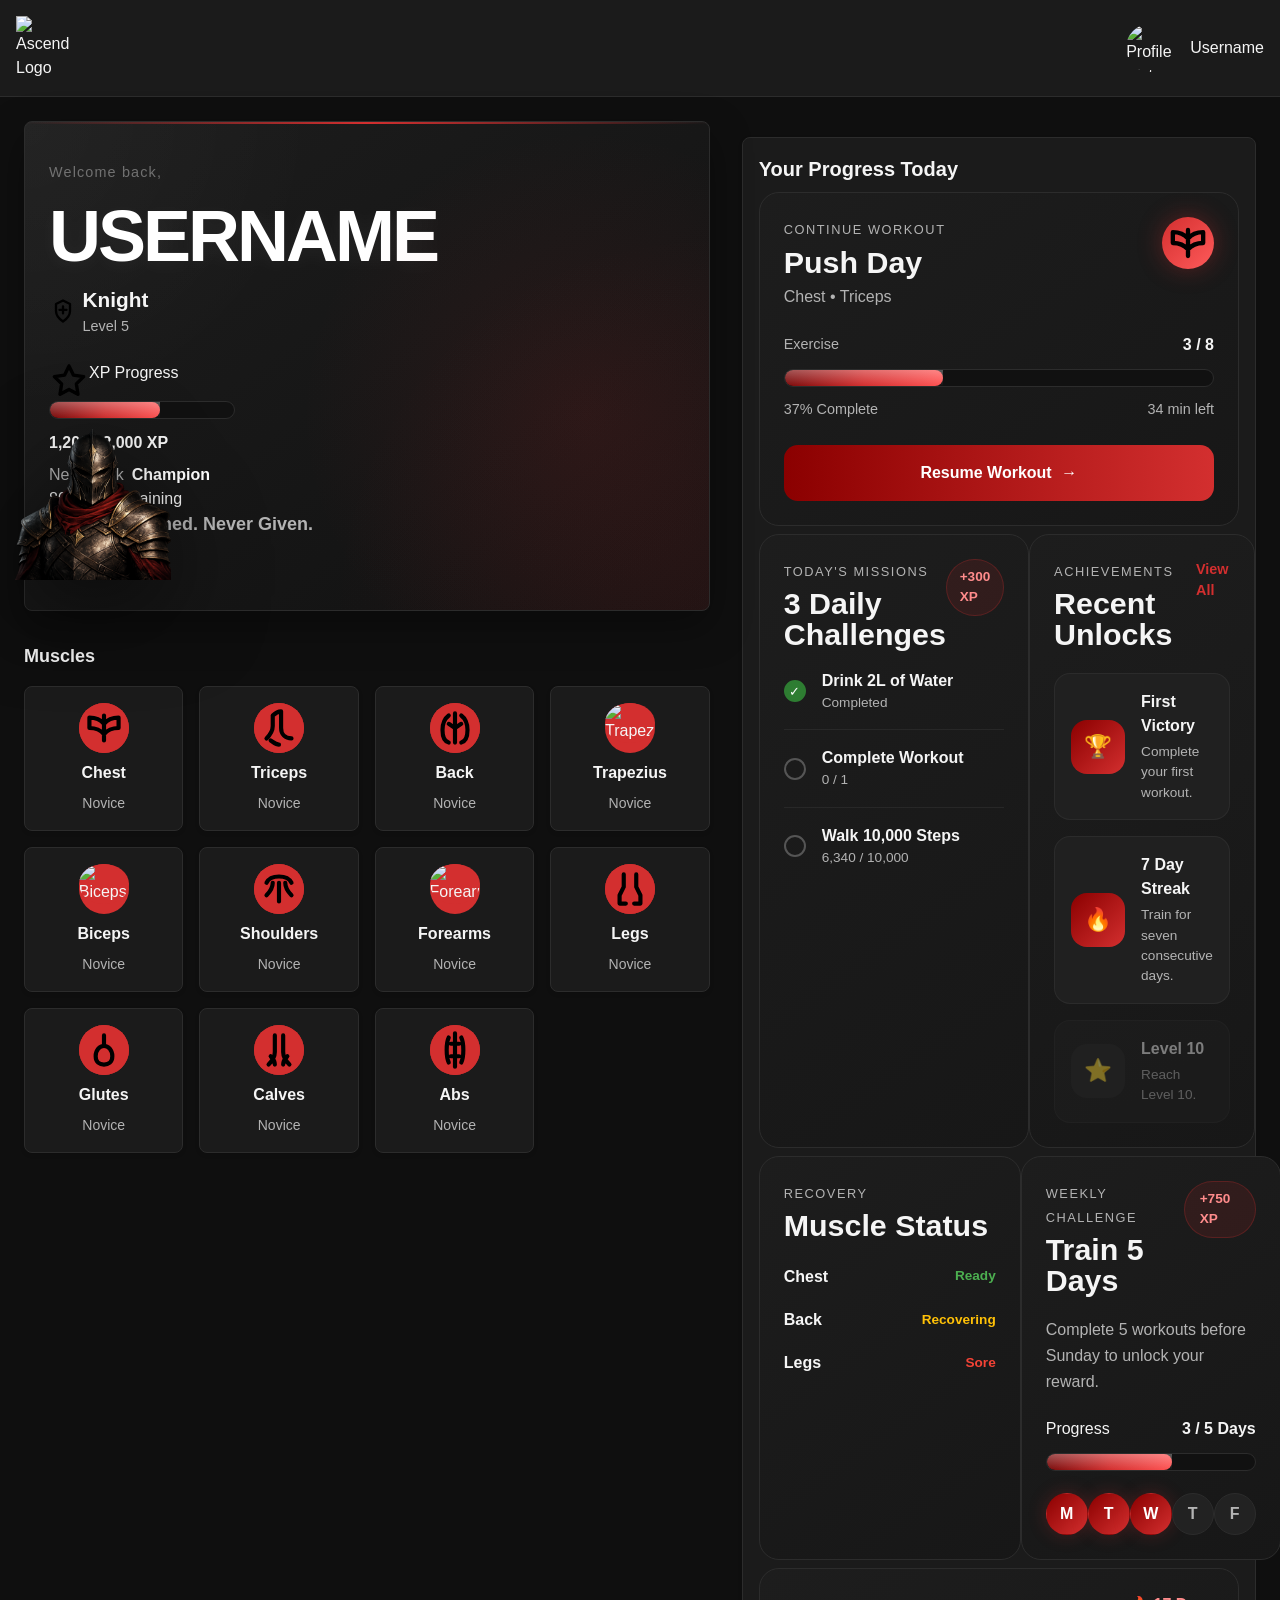
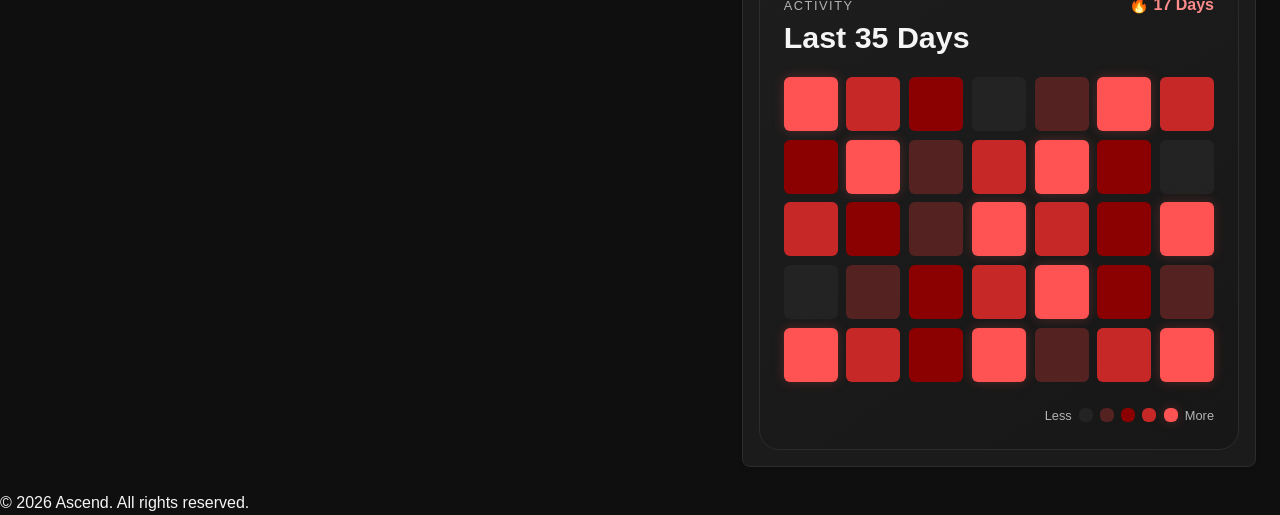
==== commit 353768dd: "feat(ui): redesign hero layout and dashboard experience" ====
--- a/index.html
+++ b/index.html
@@ -17,8 +17,9 @@
         </div>
 
     </header>
-    <main>
-        <div class="panel-dashboard">
+    <main class="layout">
+        <section class="layout__left">
+ 
             <!--               Hero panel                 -->
             <section class="hero-panel">
                 <div class="hero-panel__content">
@@ -30,7 +31,7 @@
                     </h1>
                     <div class="hero-panel__rank">
                         <div class="hero-panel__badge">
-                            <!-- Badge del rango -->
+                            <img src="assets/icons/badge.svg" alt="Level">
                         </div>
                         <div class="hero-panel__level">
                             <h2>Knight</h2>
@@ -41,206 +42,462 @@
                     <!--                Progress Bar              -->
 
                     <div class="hero-panel__progress">
+                        <div class="hero-panel__progress-header">
+                            <img src="assets/icons/xp.svg">
+                            <span>XP Progress</span>
+                        </div>
                         <div class="progress-bar">
                             <div class="progress-bar__fill" style="width: 60%;">
                             </div>
                         </div>
-                        <div class="progress-bar__info">
-                            <span>1,200 XP</span>
-                            <span>2,000 XP</span>
-                        </div>
-                        <div class="hero-panel__next-rank">
+                        <div class="hero-panel__progress-info">
+                            <strong>1,200 / 2,000 XP</strong>
+                        </div>
+                        <div class="hero-panel__rank-info">
                             <span>Next Rank</span>
                             <strong>Champion</strong>
                         </div>
                         <p class="hero-panel__remaining">
+
                             800 XP Remaining
                         </p>
-                    </div>
-                    <p class="hero-panel__motto">
-                        Progress Earned.
-                        Never Given.
-                    </p>
+                        <p class="hero-panel__motto">
+                            Progress Earned.
+                            Never Given.
+                        </p>
+                    </div>
+                    <div class="hero-panel__character">
+                        <div class="hero-panel__character-bg"></div>
+                        <img class="hero-panel__avatar" src="assets/avatars/champion.png">
+                    </div>
+            </section>
+            <section class="muscles-grid">
+                <h3>Muscles</h3>
+                <div class="muscles-cards">
+                    <article class="muscle-card">
+                        <div class="muscle-card__icon">
+                            <img class="muscle-card__icon" src="assets/icons/chest.svg" alt="Chest">
+                        </div>
+                        <h3 class="muscle-card__name">
+                            Chest
+                        </h3>
+                        <p class="muscle-card__rank">
+                            Novice
+                        </p>
+                    </article>
+                    <article class="muscle-card">
+                        <div class="muscle-card__icon">
+                            <img class="muscle-card__icon" src="assets/icons/triceps.svg" alt="triceps">
+                        </div>
+                        <h3 class="muscle-card__name">
+                            Triceps
+                        </h3>
+                        <p class="muscle-card__rank">
+                            Novice
+                        </p>
+                    </article>
+                    <article class="muscle-card">
+                        <div class="muscle-card__icon">
+                            <img class="muscle-card__icon" src="assets/icons/back.svg" alt="back">
+                        </div>
+                        <h3 class="muscle-card__name">
+                            Back
+                        </h3>
+                        <p class="muscle-card__rank">
+                            Novice
+                        </p>
+                    </article>
+                    <article class="muscle-card">
+                        <div class="muscle-card__icon">
+                            <img class="muscle-card__icon" src="assets/icons/Trapezius.svg" alt="Trapezius">
+                        </div>
+                        <h3 class="muscle-card__name">
+                            Trapezius
+                        </h3>
+                        <p class="muscle-card__rank">
+                            Novice
+                        </p>
+                    </article>
+                    <article class="muscle-card">
+                        <div class="muscle-card__icon">
+                            <img class="muscle-card__icon" src="assets/icons/Biceps.svg" alt="Biceps">
+                        </div>
+                        <h3 class="muscle-card__name">
+                            Biceps
+                        </h3>
+                        <p class="muscle-card__rank">
+                            Novice
+                        </p>
+                    </article>
+                    <article class="muscle-card">
+                        <div class="muscle-card__icon">
+                            <img class="muscle-card__icon" src="assets/icons/shoulders.svg" alt="shoulders">
+                        </div>
+                        <h3 class="muscle-card__name">
+                            Shoulders
+                        </h3>
+                        <p class="muscle-card__rank">
+                            Novice
+                        </p>
+                    </article>
+                    <article class="muscle-card">
+                        <div class="muscle-card__icon">
+                            <img class="muscle-card__icon" src="assets/icons/Forearms.svg" alt="Forearms">
+                        </div>
+                        <h3 class="muscle-card__name">
+                            Forearms
+                        </h3>
+                        <p class="muscle-card__rank">
+                            Novice
+                        </p>
+                    </article>
+                    <article class="muscle-card">
+                        <div class="muscle-card__icon">
+                            <img class="muscle-card__icon" src="assets/icons/legs.svg" alt="legs">
+                        </div>
+                        <h3 class="muscle-card__name">
+                            Legs
+                        </h3>
+                        <p class="muscle-card__rank">
+                            Novice
+                        </p>
+                    </article>
+                    <article class="muscle-card">
+                        <div class="muscle-card__icon">
+                            <img class="muscle-card__icon" src="assets/icons/glutes.svg" alt="glutes">
+                        </div>
+                        <h3 class="muscle-card__name">
+                            Glutes
+                        </h3>
+                        <p class="muscle-card__rank">
+                            Novice
+                        </p>
+                    </article>
+                    <article class="muscle-card">
+                        <div class="muscle-card__icon">
+                            <img class="muscle-card__icon" src="assets/icons/calves.svg" alt="calves">
+                        </div>
+                        <h3 class="muscle-card__name">
+                            Calves
+                        </h3>
+                        <p class="muscle-card__rank">
+                            Novice
+                        </p>
+                    </article>
+                    <article class="muscle-card">
+                        <div class="muscle-card__icon">
+                            <img class="muscle-card__icon" src="assets/icons/abs.svg" alt="abs">
+                        </div>
+                        <h3 class="muscle-card__name">
+                            Abs
+                        </h3>
+                        <p class="muscle-card__rank">
+                            Novice
+                        </p>
+                    </article>
                 </div>
-                <!--               Character                 -->
-                <div class="hero-panel__character">
-                    <img class="hero-panel__avatar" src="assets/images/champion.png" alt="Champion Avatar">
-                </div>
-
             </section>
+        </section>
+
+
+        <aside class="layout__right">
 
             <!--               Dashboard                 -->
             <section class="dashboard">
-                <div class="dashboard-cards">
-                    <section class="dashboard-card">
-                        <h3>Workouts</h3>
-                        <p>37 days</p>
-                        <h3>Completed</h3>
+                <h2 class="dashboard__title">
+                    Your Progress Today
+                </h2>
+                <section class="dashboard-card dashboard-card--workout">
+                    <div class="dashboard-card__header">
+                        <div class="dashboard-card__title-group">
+                            <span class="dashboard-card__eyebrow">Continue Workout</span>
+                            <h3 class="dashboard-card__title">Push Day</h3>
+                            <p class="dashboard-card__subtitle">
+                                Chest • Triceps
+                            </p>
+                        </div>
+                        <div class="dashboard-card__play">
+                            <img src="assets/icons/chest.svg" alt="chest">
+                        </div>
+                    </div>
+                    <div class="dashboard-card__progress">
+                        <div class="dashboard-card__progress-top">
+                            <span>Exercise</span>
+                            <strong>3 / 8</strong>
+                        </div>
+                        <div class="progress-bar">
+                            <div class="progress-bar__fill" style="width:37%;"></div>
+                        </div>
+                        <div class="dashboard-card__progress-bottom">
+                            <span>37% Complete</span>
+                            <span>34 min left</span>
+                        </div>
+                    </div>
+                    <button class="dashboard-card__button">
+                        Resume Workout
+                        <span>→</span>
+                    </button>
+                </section>
+
+                <div class="dash-row2">
+
+                    <section class="dashboard-card dashboard-card--missions">
+                        <div class="dashboard-card__header">
+                            <div>
+                                <span class="dashboard-card__eyebrow">Today's Missions</span>
+                                <h3 class="dashboard-card__title">3 Daily Challenges</h3>
+                            </div>
+                            <span class="dashboard-card__xp">
+                                +300 XP
+                            </span>
+                        </div>
+                        <ul class="missions-list">
+                            <li class="mission mission--completed">
+                                <div class="mission__check">✓</div>
+
+                                <div class="mission__content">
+                                    <h4>Drink 2L of Water</h4>
+                                    <p>Completed</p>
+                                </div>
+                            </li>
+                            <li class="mission">
+                                <div class="mission__check"></div>
+
+                                <div class="mission__content">
+                                    <h4>Complete Workout</h4>
+                                    <p>0 / 1</p>
+                                </div>
+                            </li>
+                            <li class="mission">
+                                <div class="mission__check"></div>
+                                <div class="mission__content">
+                                    <h4>Walk 10,000 Steps</h4>
+                                    <p>6,340 / 10,000</p>
+                                </div>
+                            </li>
+                        </ul>
                     </section>
-                    <section class="dashboard-card">
-                        <h3>Longest streak</h3>
-                        <p>6</p>
-                        <h3>Days</h3>
-                    </section>
-                    <section class="dashboard-card">
-                        <h3>weekly challenge</h3>
-                        <p>5/7</p>
-                        <progress value="5" max="7" class="progress-bar"></progress>
-                    </section>
-                    <section class="dashboard-card">
-                        <h3>Last workout</h3>
-                    </section>
-                    <section class="dashboard-card">
-                        <h3>July activity</h3>
-                        <p>CALENDARIO</p>
-                    </section>
-                    <section class="dashboard-card">
-                        <h3>Daily motivation</h3>
-                        <p>“The only bad workout is the one that didn’t happen.”</p>
-                    </section>
-                    <section class="dashboard-card">
-                        <h3>achievements</h3>
-                        <p>20 unlocked</p>
-                        <p>Next achievement</p>
-                        <p>100 workouts completed</p>
-                        <p>87/100</p>
+
+                    <section class="dashboard-card dashboard-card--achievements">
+
+                        <div class="dashboard-card__header">
+
+                            <div>
+                                <span class="dashboard-card__eyebrow">
+                                    Achievements
+                                </span>
+
+                                <h3 class="dashboard-card__title">
+                                    Recent Unlocks
+                                </h3>
+                            </div>
+
+                            <a href="#" class="dashboard-card__link">
+                                View All
+                            </a>
+
+                        </div>
+
+                        <div class="achievement-list">
+
+                            <article class="achievement">
+                                <div class="achievement__icon">
+                                    🏆
+                                </div>
+
+                                <div class="achievement__content">
+                                    <h4>First Victory</h4>
+                                    <p>Complete your first workout.</p>
+                                </div>
+                            </article>
+
+                            <article class="achievement">
+                                <div class="achievement__icon">
+                                    🔥
+                                </div>
+
+                                <div class="achievement__content">
+                                    <h4>7 Day Streak</h4>
+                                    <p>Train for seven consecutive days.</p>
+                                </div>
+                            </article>
+
+                            <article class="achievement achievement--locked">
+                                <div class="achievement__icon">
+                                    ⭐
+                                </div>
+
+                                <div class="achievement__content">
+                                    <h4>Level 10</h4>
+                                    <p>Reach Level 10.</p>
+                                </div>
+                            </article>
+                        </div>
                     </section>
                 </div>
+
+                <div class="dash-row3">
+                    <section class="dashboard-card dashboard-card--recovery">
+                        <div class="dashboard-card__header">
+                            <div>
+                                <span class="dashboard-card__eyebrow">
+                                    Recovery
+                                </span>
+                                <h3 class="dashboard-card__title">
+                                    Muscle Status
+                                </h3>
+                            </div>
+                        </div>
+                        <div class="recovery-list">
+                            <div class="recovery">
+                                <span class="recovery__muscle">
+                                    Chest
+                                </span>
+                                <div class="recovery__bar">
+                                    <div class="recovery__fill recovery__fill--100">
+                                    </div>
+                                </div>
+                                <span class="recovery__status recovery__status--ready">
+                                    Ready
+                                </span>
+                            </div>
+
+                            <div class="recovery">
+                                <span class="recovery__muscle">
+                                    Back
+                                </span>
+                                <div class="recovery__bar">
+                                    <div class="recovery__fill recovery__fill--60">
+                                    </div>
+                                </div>
+                                <span class="recovery__status recovery__status--recovering">
+                                    Recovering
+                                </span>
+                            </div>
+                            <div class="recovery">
+                                <span class="recovery__muscle">
+                                    Legs
+                                </span>
+                                <div class="recovery__bar">
+                                    <div class="recovery__fill recovery__fill--20">
+                                    </div>
+                                </div>
+                                <span class="recovery__status recovery__status--sore">
+                                    Sore
+                                </span>
+                            </div>
+                        </div>
+                    </section>
+
+                    <section class="dashboard-card dashboard-card--challenge">
+                        <div class="dashboard-card__header">
+                            <div>
+                                <span class="dashboard-card__eyebrow">
+                                    Weekly Challenge
+                                </span>
+                                <h3 class="dashboard-card__title">
+                                    Train 5 Days
+                                </h3>
+                            </div>
+                            <div class="challenge__reward">
+                                +750 XP
+                            </div>
+                        </div>
+                        <p class="challenge__description">
+                            Complete 5 workouts before Sunday to unlock your reward.
+                        </p>
+                        <div class="challenge__progress">
+                            <div class="challenge__progress-info">
+                                <span>Progress</span>
+                                <strong>3 / 5 Days</strong>
+                            </div>
+                            <div class="progress-bar">
+                                <div class="progress-bar__fill" style="width:60%;">
+                                </div>
+                            </div>
+                        </div>
+                        <div class="challenge__days">
+                            <div class="challenge__day challenge__day--completed">M</div>
+                            <div class="challenge__day challenge__day--completed">T</div>
+                            <div class="challenge__day challenge__day--completed">W</div>
+                            <div class="challenge__day">T</div>
+                            <div class="challenge__day">F</div>
+                        </div>
+                    </section>
+                </div>
+
+                <section class="dashboard-card dashboard-card--activity">
+                    <div class="dashboard-card__header">
+                        <div>
+                            <span class="dashboard-card__eyebrow">
+                                Activity
+                            </span>
+                            <h3 class="dashboard-card__title">
+                                Last 35 Days
+                            </h3>
+                        </div>
+                        <span class="activity__streak">
+                            🔥 17 Days
+                        </span>
+                    </div>
+                    <div class="activity-grid">
+                        <div class="activity activity--4"></div>
+                        <div class="activity activity--3"></div>
+                        <div class="activity activity--2"></div>
+                        <div class="activity activity--0"></div>
+                        <div class="activity activity--1"></div>
+                        <div class="activity activity--4"></div>
+                        <div class="activity activity--3"></div>
+                        <div class="activity activity--2"></div>
+                        <div class="activity activity--4"></div>
+                        <div class="activity activity--1"></div>
+                        <div class="activity activity--3"></div>
+                        <div class="activity activity--4"></div>
+                        <div class="activity activity--2"></div>
+                        <div class="activity activity--0"></div>
+                        <div class="activity activity--3"></div>
+                        <div class="activity activity--2"></div>
+                        <div class="activity activity--1"></div>
+                        <div class="activity activity--4"></div>
+                        <div class="activity activity--3"></div>
+                        <div class="activity activity--2"></div>
+                        <div class="activity activity--4"></div>
+                        <div class="activity activity--0"></div>
+                        <div class="activity activity--1"></div>
+                        <div class="activity activity--2"></div>
+                        <div class="activity activity--3"></div>
+                        <div class="activity activity--4"></div>
+                        <div class="activity activity--2"></div>
+                        <div class="activity activity--1"></div>
+                        <div class="activity activity--4"></div>
+                        <div class="activity activity--3"></div>
+                        <div class="activity activity--2"></div>
+                        <div class="activity activity--4"></div>
+                        <div class="activity activity--1"></div>
+                        <div class="activity activity--3"></div>
+                        <div class="activity activity--4"></div>
+                    </div>
+                    <div class="activity-legend">
+                        <span>Less</span>
+                        <div class="activity activity--0"></div>
+                        <div class="activity activity--1"></div>
+                        <div class="activity activity--2"></div>
+                        <div class="activity activity--3"></div>
+                        <div class="activity activity--4"></div>
+                        <span>More</span>
+                    </div>
+                </section>
+
             </section>
-        </div>
-
-        <!--                      Muscles                -->
-        <section class="muscles-grid">
-            <h3>Muscles</h3>
-            <div class="muscles-cards">
-                <article class="muscle-card">
-                    <div class="muscle-card__icon">
-                        <!-- Icono -->
-                    </div>
-                    <h3 class="muscle-card__name">
-                        Chest
-                    </h3>
-                    <p class="muscle-card__rank">
-                        Novice
-                    </p>
-                </article>
-                <article class="muscle-card">
-                    <div class="muscle-card__icon">
-                        <!-- Icono -->
-                    </div>
-                    <h3 class="muscle-card__name">
-                        Triceps
-                    </h3>
-                    <p class="muscle-card__rank">
-                        Novice
-                    </p>
-                </article>
-                <article class="muscle-card">
-                    <div class="muscle-card__icon">
-                        <!-- Icono -->
-                    </div>
-                    <h3 class="muscle-card__name">
-                        Back
-                    </h3>
-                    <p class="muscle-card__rank">
-                        Novice
-                    </p>
-                </article>
-                <article class="muscle-card">
-                    <div class="muscle-card__icon">
-                        <!-- Icono -->
-                    </div>
-                    <h3 class="muscle-card__name">
-                        Trapezius
-                    </h3>
-                    <p class="muscle-card__rank">
-                        Novice
-                    </p>
-                </article>
-                <article class="muscle-card">
-                    <div class="muscle-card__icon">
-                        <!-- Icono -->
-                    </div>
-                    <h3 class="muscle-card__name">
-                        Biceps
-                    </h3>
-                    <p class="muscle-card__rank">
-                        Novice
-                    </p>
-                </article>
-                <article class="muscle-card">
-                    <div class="muscle-card__icon">
-                        <!-- Icono -->
-                    </div>
-                    <h3 class="muscle-card__name">
-                        Shoulders
-                    </h3>
-                    <p class="muscle-card__rank">
-                        Novice
-                    </p>
-                </article>
-                <article class="muscle-card">
-                    <div class="muscle-card__icon">
-                        <!-- Icono -->
-                    </div>
-                    <h3 class="muscle-card__name">
-                        Forearms
-                    </h3>
-                    <p class="muscle-card__rank">
-                        Novice
-                    </p>
-                </article>
-                <article class="muscle-card">
-                    <div class="muscle-card__icon">
-                        <!-- Icono -->
-                    </div>
-                    <h3 class="muscle-card__name">
-                        Legs
-                    </h3>
-                    <p class="muscle-card__rank">
-                        Novice
-                    </p>
-                </article>
-                <article class="muscle-card">
-                    <div class="muscle-card__icon">
-                        <!-- Icono -->
-                    </div>
-                    <h3 class="muscle-card__name">
-                        Glutes
-                    </h3>
-                    <p class="muscle-card__rank">
-                        Novice
-                    </p>
-                </article>
-                <article class="muscle-card">
-                    <div class="muscle-card__icon">
-                        <!-- Icono -->
-                    </div>
-                    <h3 class="muscle-card__name">
-                        Calves
-                    </h3>
-                    <p class="muscle-card__rank">
-                        Novice
-                    </p>
-                </article>
-                <article class="muscle-card">
-                    <div class="muscle-card__icon">
-                        <!-- Icono -->
-                    </div>
-                    <h3 class="muscle-card__name">
-                        Abs
-                    </h3>
-                    <p class="muscle-card__rank">
-                        Novice
-                    </p>
-                </article>
-            </div>
-        </section>
-
+        </aside>
     </main>
+
+
     <footer>
         <p>&copy; 2026 Ascend. All rights reserved.</p>
     </footer>
+
+
 </body>
 
 </html>
--- a/assets/css/styles.css
+++ b/assets/css/styles.css
@@ -212,9 +212,8 @@
 
 main {
     flex: 1;
-    padding: var(--space-md);
-    display: flex;
-    flex-direction: column;
+    padding: var(--space-lg);
+
 }
 
 header {
@@ -266,11 +265,25 @@
     gap: var(--space-md);
 }
 
-.panel-dashboard {
+.layout {
     display: grid;
-    grid-template-columns: 420px 1fr;
+    grid-template-columns: minmax(500px, 1.2fr) minmax(420px, .9fr);
     gap: 2rem;
     align-items: start;
+    overflow: visible;
+}
+
+.layout__left {
+    display: flex;
+    flex-direction: column;
+    gap: 2rem;
+    height: 100%;
+
+}
+
+.layout__right {
+    display: flex;
+    flex-direction: column;
 }
 
 /* ---------- Components ---------- */
@@ -282,19 +295,25 @@
     background-color: var(--color-surface);
     border: 1px solid var(--color-border);
     padding: var(--space-lg);
-    box-shadow: var(--shadow-md);
     border-radius: var(--radius-md);
     gap: var(--space-md);
-
+    box-shadow:
+        0 15px 40px rgba(0, 0, 0, .35),
+        inset 0 1px 0 rgba(255, 255, 255, .02);
     background:
-        linear-gradient(135deg,
-            #1B1B1B 0%,
-            #181818 55%,
-            #121212 100%);
+        radial-gradient(circle at top left,
+            rgba(255, 255, 255, .03),
+            transparent 35%),
+        radial-gradient(circle at bottom right,
+            rgba(211, 47, 47, .08),
+            transparent 45%),
+        linear-gradient(145deg,
+            #1D1D1D,
+            #171717,
+            #111111);
     position: relative;
-    overflow: hidden;
-    height: 100%;
-    min-height: 520px;
+    overflow: visible;
+    height: 490px;
 }
 
 .hero-panel::before {
@@ -308,88 +327,138 @@
             transparent,
             var(--color-accent),
             transparent);
+
+
 }
 
 .hero-panel__content {
-    display: flex;
-    flex-direction: column;
+
+    display: flex;
+    flex-direction: column;
+    justify-content: flex-start;
+    width: 45%;
+    padding: 1rem 0;
+    gap: 1rem;
+}
+
+.hero-panel__greeting {
+    color: var(--color-text-secondary);
+    margin-bottom: .25rem;
+    font-size: .9rem;
+    opacity: .55;
+    letter-spacing: .08em;
+}
+
+.hero-panel__username {
+
+    font-weight: var(--font-weight-bold);
+    margin-bottom: 0rem;
+    letter-spacing: -2px;
+    font-size: 4.5rem;
+    line-height: .9;
+    letter-spacing: -3px;
+    color: #FFFFFF;
+    text-shadow:
+        0 4px 18px rgba(255, 255, 255, .05);
+}
+
+.hero-panel__rank {
+    display: flex;
+    align-items: center;
+    gap: .35rem;
+    margin-bottom: 0rem;
+}
+
+.hero-panel__badge {
+    width: 28px;
+    height: 28px;
+    display: flex;
     justify-content: center;
-    gap: 1rem;
-    z-index: 3;
-}
-
-.hero-panel__greeting {
-    font-size: var(--font-size-sm);
-    color: var(--color-text-secondary);
-    margin-bottom: .25rem;
-}
-
-.hero-panel__username {
-
-    font-weight: var(--font-weight-bold);
-    margin-bottom: 1rem;
-    letter-spacing: -.03em;
-    font-size: 3.5rem;
-    line-height: 1;
-    letter-spacing: -2px;
-}
-
-.hero-panel__rank {
-    display: flex;
-    align-items: center;
-    gap: 1rem;
-    margin-bottom: 1.5rem;
-    width: fit-content;
-    padding: .75rem 1rem;
-    border-radius: 999px;
-    background: rgba(255, 255, 255, .03);
-    border: 1px solid rgba(255, 255, 255, .05);
-}
-
-.hero-panel__badge {
-
-    width: 64px;
-    height: 64px;
+    align-items: center;
+}
+
+.hero-panel__level p {
+    font-size: .9rem;
+    color: var(--color-text-secondary);
+}
+
+.hero-panel__level h2 {
+    font-size: 1.3rem;
+    font-weight: 600;
+}
+
+.hero-panel__progress {
+    margin: .5rem 0;
+}
+
+.hero-panel__progress-header {
+    display: flex;
+    height: 40px;
+}
+
+.hero-panel__progress-info {
+    margin-top: .75rem;
+    font-size: 1rem;
+    font-weight: 600;
+}
+
+.hero-panel__rank-info {
+    display: flex;
+    gap: .5rem;
+    margin-top: .5rem;
+    color: var(--color-text-secondary);
+}
+
+.hero-panel__rank-info strong {
+    color: white;
+}
+
+.hero-panel__character {
+    flex: 1;
+    display: flex;
+    justify-content: center;
+    align-items: flex-end;
+    position: relative;
+    width: 55%;
+
+}
+
+.hero-panel__character-bg {
+    position: absolute;
+    width: 520px;
+    aspect-ratio: 1;
     border-radius: 50%;
-    background: linear-gradient(145deg,
-            #252525,
-            #111);
-
-    border: 2px solid rgba(255, 255, 255, .08);
-    display: flex;
-    justify-content: center;
-    align-items: center;
-    box-shadow:
-        inset 0 1px rgba(255, 255, 255, .08),
-        0 8px 18px rgba(0, 0, 0, .35);
-}
-
-.hero-panel__progress {
-    margin: 2rem 0;
-}
-
-.hero-panel__next-rank {
-    display: flex;
-    justify-content: space-between;
-    margin-top: 1rem;
-    font-size: var(--font-size-sm);
-}
-
+    display: none;
+    filter: blur(40px);
+    opacity: .85;
+}
+
+.hero-panel::after {
+    content: "";
+    position: absolute;
+    inset: 0;
+    background:
+        radial-gradient(circle at 82% 60%,
+            rgba(211, 47, 47, .10),
+            transparent 45%);
+
+    pointer-events: none;
+}
 
 .hero-panel__avatar {
-    flex: 2;
-    width: 320px;
+    width: 500px;
+    position: absolute;
+    right: 35px;
     bottom: -10px;
-    right: 0;
-    /* position: absolute; */
     z-index: 2;
-    filter: drop-shadow(0 20px 40px rgba(0, 0, 0, .55));
+    filter: drop-shadow(0 25px 45px rgba(0, 0, 0, .55));
 }
 
 .hero-panel__motto {
     font-weight: var(--font-weight-semibold);
     font-size: var(--font-size-lg);
     color: var(--color-text-secondary);
+    margin-top: auto;
 }
 
 .hero-panel__avatar img {
@@ -403,9 +472,9 @@
 ======================================== */
 
 .progress-bar {
-
-    width: 100%;
-    height: 14px;
+    height: 24px;
+    width: 65%;
+    height: 18px;
     background: #111;
     border: 1px solid var(--color-border);
     border-radius: 999px;
@@ -471,9 +540,8 @@
    Dashboard 
 ======================================== */
 
-.dashboard-cards {
-    display: grid;
-    grid-template-columns: repeat(3, 1fr);
+.dashboard {
+
     background-color: var(--color-surface);
     border: 1px solid var(--color-border);
     padding: var(--space-md);
@@ -481,14 +549,486 @@
     border-radius: var(--radius-md);
     gap: var(--space-sm);
     margin-top: var(--space-md);
-    display:flex;
-
-}
+    display: flex;
+    flex-direction: column;
+}
+
+
+.dashboard-section {
+    background: var(--color-surface);
+    border: 1px solid var(--color-border);
+    border-radius: 16px;
+    padding: 1.5rem;
+}
+
+.dash-row2,
+.dash-row3 {
+    display: flex;
+    justify-content: space-evenly;
+}
+
+/* ========================================
+   Continue Workout Card
+======================================== */
 
 .dashboard-card {
-    gap: var(--space-md);
+    background: linear-gradient(145deg,
+            #1d1d1d,
+            #171717);
     border: 1px solid var(--color-border);
-}
+    border-radius: 20px;
+    padding: 1.5rem;
+    display: flex;
+    flex-direction: column;
+    gap: 1.5rem;
+    transition: .25s;
+}
+
+.dashboard-card:hover {
+    border-color: var(--color-accent);
+    transform: translateY(-4px);
+}
+
+.dashboard-card__header {
+    display: flex;
+    justify-content: space-between;
+    align-items: flex-start;
+}
+
+.dashboard-card__eyebrow {
+    font-size: .8rem;
+    color: var(--color-text-secondary);
+    text-transform: uppercase;
+    letter-spacing: .12em;
+}
+
+.dashboard-card__title {
+    margin-top: .35rem;
+    font-size: 1.9rem;
+    line-height: 1;
+}
+
+.dashboard-card__subtitle {
+    margin-top: .5rem;
+    color: var(--color-text-secondary);
+}
+
+.dashboard-card__play {
+    width: 52px;
+    height: 52px;
+    display: flex;
+    justify-content: center;
+    align-items: center;
+    border-radius: 50%;
+    background: linear-gradient(135deg,
+            var(--color-accent),
+            #ff5a5a);
+
+    font-size: 1.1rem;
+    font-weight: bold;
+    box-shadow:
+        0 0 25px rgba(211, 47, 47, .35);
+}
+
+.dashboard-card__progress {
+    display: flex;
+    flex-direction: column;
+    gap: .75rem;
+
+}
+
+.dashboard-card__progress-top,
+.dashboard-card__progress-bottom {
+
+    display: flex;
+    justify-content: space-between;
+    align-items: center;
+
+}
+
+.dashboard-card__progress-top span,
+.dashboard-card__progress-bottom span {
+    color: var(--color-text-secondary);
+    font-size: .9rem;
+}
+
+.dashboard-card__progress-top strong {
+    font-size: 1rem;
+}
+
+.dashboard-card .progress-bar {
+    width: 100%;
+}
+
+.dashboard-card__button {
+    display: flex;
+    justify-content: center;
+    align-items: center;
+    gap: .6rem;
+    padding: 1rem;
+    border-radius: 14px;
+    background: linear-gradient(90deg,
+            var(--color-primary),
+            var(--color-accent));
+
+    color: white;
+    font-weight: 600;
+    transition: .25s;
+}
+
+.dashboard-card__button:hover {
+    filter: brightness(1.1);
+}
+
+/* ========================================
+   Missions Card
+======================================== */
+
+.dashboard-card--missions {
+    gap: 1.25rem;
+}
+
+.dashboard-card__xp {
+    padding: .45rem .8rem;
+    border-radius: 999px;
+    background: rgba(211, 47, 47, .12);
+    border: 1px solid rgba(211, 47, 47, .25);
+    color: #ff8c8c;
+    font-size: .85rem;
+    font-weight: 600;
+}
+
+.missions-list {
+    display: flex;
+    flex-direction: column;
+    gap: 1rem;
+}
+
+.mission {
+    display: flex;
+    align-items: center;
+    gap: 1rem;
+    padding-bottom: 1rem;
+    border-bottom: 1px solid rgba(255, 255, 255, .06);
+}
+
+.mission:last-child {
+    border-bottom: none;
+    padding-bottom: 0;
+}
+
+.mission__check {
+    width: 22px;
+    height: 22px;
+    border-radius: 50%;
+    border: 2px solid #555;
+    display: flex;
+    justify-content: center;
+    align-items: center;
+    flex-shrink: 0;
+    font-size: .8rem;
+}
+
+.mission--completed .mission__check {
+    background: var(--color-success);
+    border-color: var(--color-success);
+    color: white;
+}
+
+.mission__content {
+    display: flex;
+    flex-direction: column;
+}
+
+.mission__content h4 {
+    font-size: 1rem;
+    font-weight: 600;
+}
+
+.mission__content p {
+    color: var(--color-text-secondary);
+    font-size: .85rem;
+}
+
+
+/* ========================================
+   Weekly Challenge
+======================================== */
+
+.dashboard-card--challenge {
+    gap: 1.4rem;
+}
+
+.challenge__reward {
+    padding: .45rem .9rem;
+    border-radius: 999px;
+    background: rgba(211, 47, 47, .12);
+    border: 1px solid rgba(211, 47, 47, .25);
+    color: #ff8c8c;
+    font-weight: 600;
+    font-size: .85rem;
+}
+
+.challenge__description {
+    color: var(--color-text-secondary);
+    line-height: 1.6;
+}
+
+.challenge__progress {
+    display: flex;
+    flex-direction: column;
+    gap: .75rem;
+}
+
+.challenge__progress-info {
+    display: flex;
+    justify-content: space-between;
+    align-items: center;
+}
+
+.challenge__days {
+    display: flex;
+    justify-content: space-between;
+}
+
+.challenge__day {
+    width: 42px;
+    height: 42px;
+    display: flex;
+    justify-content: center;
+    align-items: center;
+    border-radius: 50%;
+    background: #222;
+    border: 1px solid var(--color-border);
+    color: var(--color-text-secondary);
+    font-weight: 600;
+    transition: .25s;
+}
+
+.challenge__day--completed {
+    background: linear-gradient(135deg,
+            var(--color-primary),
+            var(--color-accent));
+    color: white;
+    border-color: transparent;
+    box-shadow: 0 0 18px rgba(211, 47, 47, .25);
+}
+
+
+/* ========================================
+   Achievements
+======================================== */
+
+.dashboard-card--achievements {
+    gap: 1.5rem;
+}
+
+.dashboard-card__link {
+    color: var(--color-accent);
+    font-size: .9rem;
+    font-weight: 600;
+}
+
+.achievement-list {
+    display: flex;
+    flex-direction: column;
+    gap: 1rem;
+}
+
+.achievement {
+    display: flex;
+    align-items: center;
+    gap: 1rem;
+    padding: 1rem;
+    border-radius: 16px;
+    background: #202020;
+    border: 1px solid rgba(255, 255, 255, .05);
+    transition: .25s;
+}
+
+.achievement:hover {
+    border-color: var(--color-accent);
+    transform: translateX(4px);
+}
+
+.achievement__icon {
+    width: 54px;
+    height: 54px;
+    display: flex;
+    justify-content: center;
+    align-items: center;
+    border-radius: 16px;
+    background: linear-gradient(135deg,
+            var(--color-primary),
+            var(--color-accent));
+    font-size: 1.4rem;
+    flex-shrink: 0;
+}
+
+.achievement__content {
+    display: flex;
+    flex-direction: column;
+    gap: .25rem;
+}
+
+.achievement__content h4 {
+    font-size: 1rem;
+    font-weight: 600;
+}
+
+.achievement__content p {
+    color: var(--color-text-secondary);
+    font-size: .85rem;
+}
+
+.achievement--locked {
+    opacity: .45;
+}
+
+.achievement--locked .achievement__icon {
+    background: #2a2a2a;
+}
+
+
+/* ========================================
+   Activity Heatmap
+======================================== */
+
+.dashboard-card--activity {
+    gap: 1.5rem;
+}
+
+.activity__streak {
+    color: #ff8c8c;
+    font-weight: 600;
+}
+
+.activity-grid {
+    display: grid;
+    grid-template-columns: repeat(7, 1fr);
+    gap: .55rem;
+}
+
+.activity {
+
+    aspect-ratio: 1;
+    border-radius: 6px;
+    background: #222;
+    transition: .25s;
+}
+
+.activity:hover {
+    transform: scale(1.12);
+}
+
+.activity--0 {
+    background: #232323;
+}
+
+.activity--1 {
+    background: #552222;
+}
+
+.activity--2 {
+    background: #8B0000;
+}
+
+.activity--3 {
+    background: #C62828;
+}
+
+.activity--4 {
+    background: #ff5252;
+    box-shadow: 0 0 12px rgba(255, 82, 82, .25);
+}
+
+.activity-legend {
+    display: flex;
+    justify-content: flex-end;
+    align-items: center;
+    gap: .45rem;
+    color: var(--color-text-secondary);
+    font-size: .8rem;
+}
+
+.activity-legend .activity {
+    width: 14px;
+    aspect-ratio: 1;
+}
+
+
+/* ========================================
+   Recovery
+======================================== */
+
+.dashboard-card--recovery {
+    gap: 1.5rem;
+}
+
+.recovery-list {
+    display: flex;
+    flex-direction: column;
+    gap: 1.2rem;
+}
+
+.recovery {
+    display: grid;
+    grid-template-columns:
+        90px 1fr 90px;
+    align-items: center;
+    gap: 1rem;
+}
+
+.recovery__muscle {
+    font-weight: 600;
+}
+
+.recovery__bar {
+    height: 10px;
+    border-radius: 999px;
+    overflow: hidden;
+    background: #252525;
+}
+
+.recovery__fill {
+    height: 100%;
+    border-radius: 999px;
+    background: linear-gradient(90deg,
+            var(--color-primary),
+            var(--color-accent));
+}
+
+.recovery__fill--100 {
+    width: 100%;
+}
+
+.recovery__fill--60 {
+    width: 60%;
+}
+
+.recovery__fill--20 {
+    width: 20%;
+}
+
+.recovery__status {
+    text-align: right;
+    font-size: .85rem;
+    font-weight: 600;
+}
+
+.recovery__status--ready {
+    color: #4CAF50;
+}
+
+.recovery__status--recovering {
+    color: #FFC107;
+}
+
+.recovery__status--sore {
+    color: #F44336;
+}
+
+
 
 /* ========================================
    Muscles cards
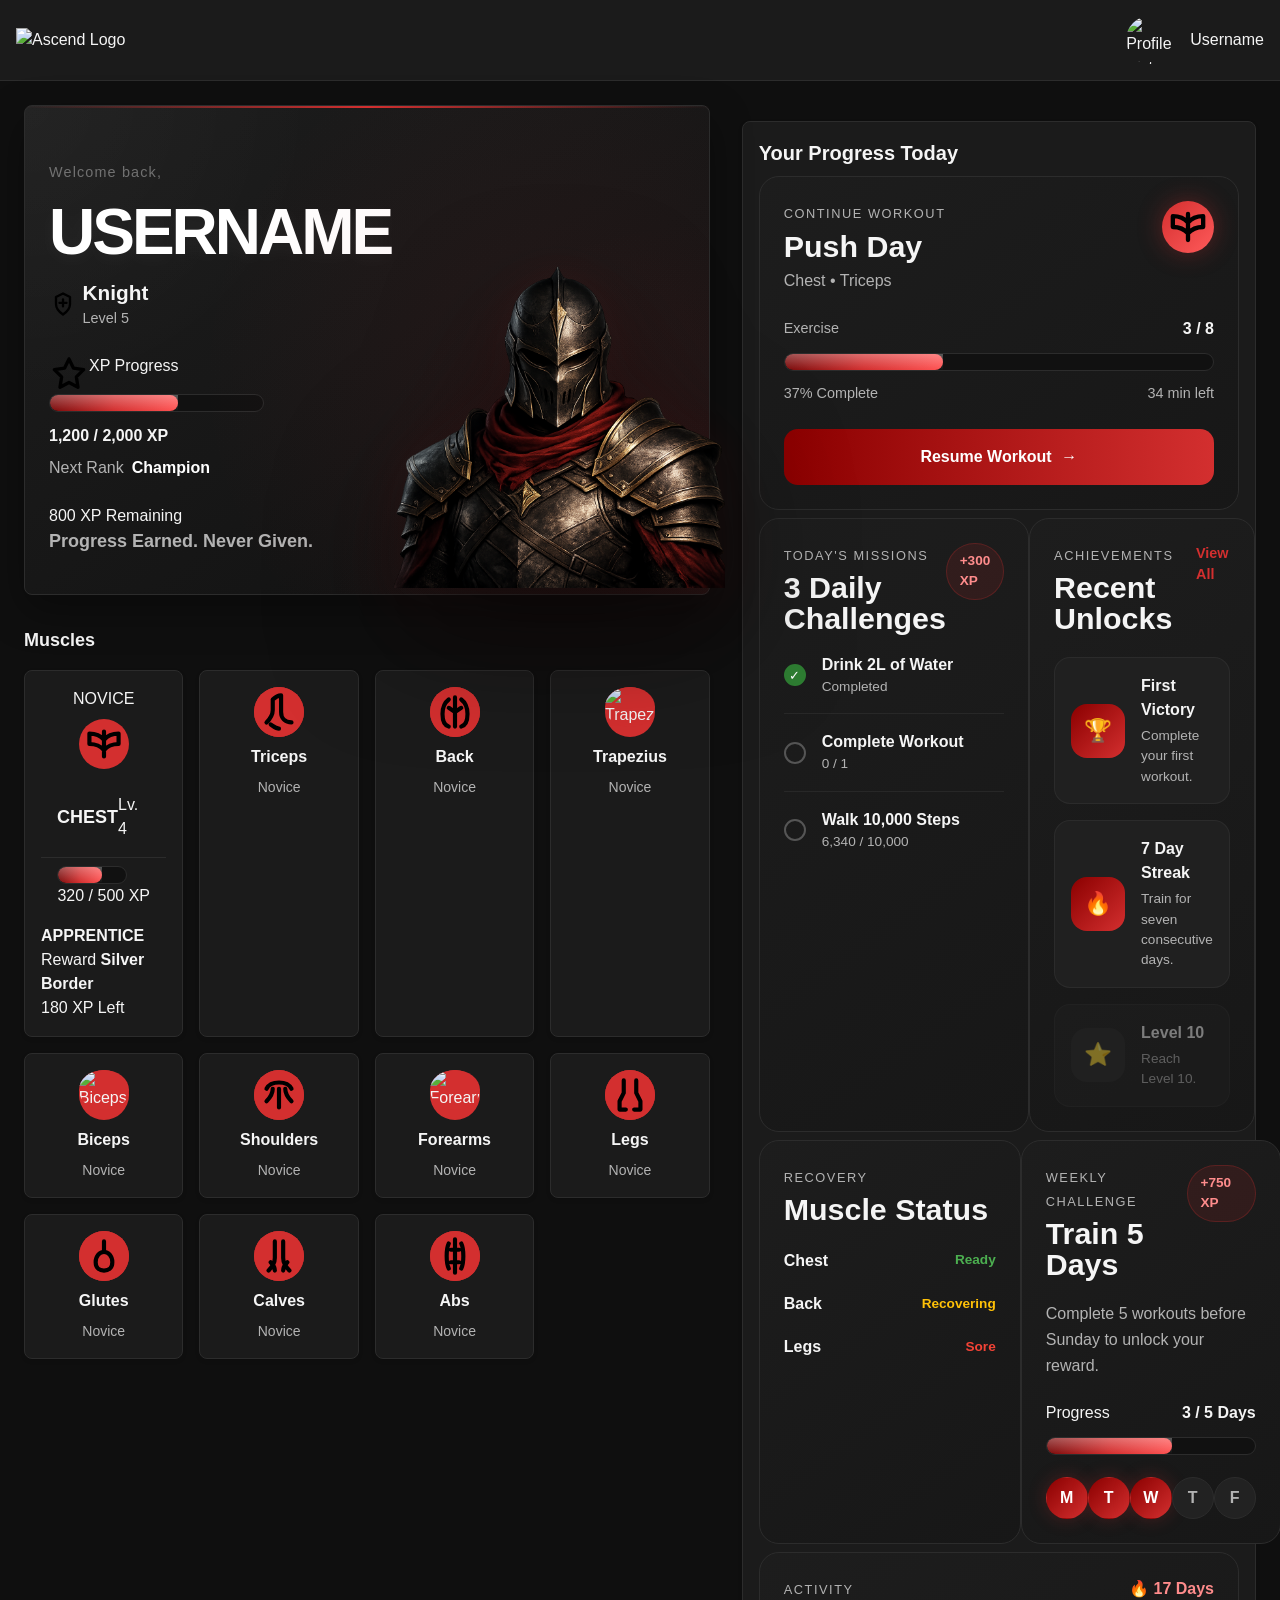
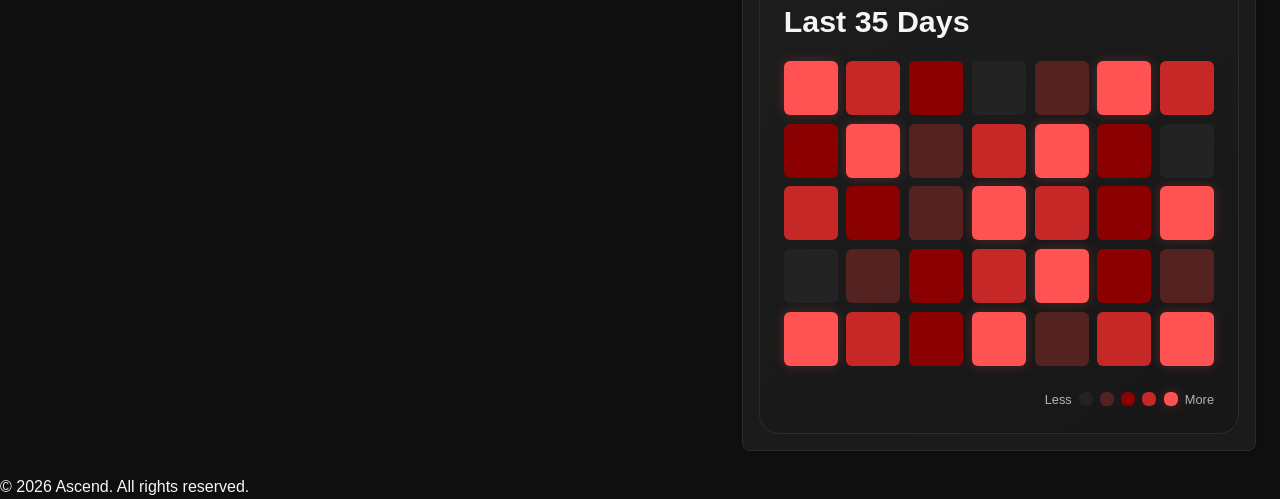
==== commit 9fd734f2: "refactor(css): modularize stylesheet architecture" ====
--- a/index.html
+++ b/index.html
@@ -19,9 +19,10 @@
     </header>
     <main class="layout">
         <section class="layout__left">
- 
+
             <!--               Hero panel                 -->
             <section class="hero-panel">
+
                 <div class="hero-panel__content">
                     <p class="hero-panel__greeting">
                         Welcome back,
@@ -38,7 +39,6 @@
                             <p>Level 5</p>
                         </div>
                     </div>
-
                     <!--                Progress Bar              -->
 
                     <div class="hero-panel__progress">
@@ -66,25 +66,95 @@
                             Never Given.
                         </p>
                     </div>
-                    <div class="hero-panel__character">
-                        <div class="hero-panel__character-bg"></div>
-                        <img class="hero-panel__avatar" src="assets/avatars/champion.png">
-                    </div>
+                </div>
+                <div class="hero-panel__character">
+                    <div class="hero-panel__character-bg"></div>
+                    <img class="hero-panel__avatar" src="assets/avatars/champion.png">
+                </div>
             </section>
+
+
+            <!--              muscles                       -->
             <section class="muscles-grid">
                 <h3>Muscles</h3>
                 <div class="muscles-cards">
-                    <article class="muscle-card">
-                        <div class="muscle-card__icon">
-                            <img class="muscle-card__icon" src="assets/icons/chest.svg" alt="Chest">
-                        </div>
-                        <h3 class="muscle-card__name">
-                            Chest
-                        </h3>
-                        <p class="muscle-card__rank">
-                            Novice
-                        </p>
-                    </article>
+
+                    <!--              Chest                       -->
+
+                    <article class="muscle-card muscle-card--novice">
+
+                        <!-- Rank -->
+                        <div class="muscle-card__badge">
+                            NOVICE
+                        </div>
+
+                        <!-- Muscle Icon -->
+                        <div class="muscle-card__icon-wrapper">
+                            <div class="muscle-card__icon">
+                                <img src="assets/icons/chest.svg" alt="Chest">
+                            </div>
+                        </div>
+
+                        <!-- Muscle -->
+                        <header class="muscle-card__header">
+
+                            <h3 class="muscle-card__title">
+                                CHEST
+                            </h3>
+
+                            <p class="muscle-card__level">
+                                Lv. 4
+                            </p>
+
+                        </header>
+
+                        <!-- Progress -->
+                        <section class="muscle-card__progress">
+
+                            <div class="progress-bar progress-bar--small">
+                                <div class="progress-bar__fill" style="width:64%;">
+                                </div>
+                            </div>
+
+                            <span class="muscle-card__xp">
+                                320 / 500 XP
+                            </span>
+
+                        </section>
+
+                        <!-- Divider -->
+                        <div class="muscle-card__divider"></div>
+
+                        <!-- Next Evolution -->
+                        <section class="muscle-card__evolution">
+
+                            <h4 class="muscle-card__next-rank">
+                                APPRENTICE
+                            </h4>
+
+                            <div class="muscle-card__reward">
+
+                                <span class="muscle-card__reward-label">
+                                    Reward
+                                </span>
+
+                                <strong class="muscle-card__reward-name">
+                                    Silver Border
+                                </strong>
+
+                            </div>
+
+                            <p class="muscle-card__remaining">
+                                180 XP Left
+                            </p>
+
+                        </section>
+
+                    </article>
+
+
+
+                    <!--              Triceps                       -->
                     <article class="muscle-card">
                         <div class="muscle-card__icon">
                             <img class="muscle-card__icon" src="assets/icons/triceps.svg" alt="triceps">
@@ -247,7 +317,7 @@
                                 <span class="dashboard-card__eyebrow">Today's Missions</span>
                                 <h3 class="dashboard-card__title">3 Daily Challenges</h3>
                             </div>
-                            <span class="dashboard-card__xp">
+                            <span class="badge">
                                 +300 XP
                             </span>
                         </div>
@@ -399,7 +469,7 @@
                                     Train 5 Days
                                 </h3>
                             </div>
-                            <div class="challenge__reward">
+                            <div class="badge">
                                 +750 XP
                             </div>
                         </div>
--- a/assets/css/styles.css
+++ b/assets/css/styles.css
@@ -1,1084 +1,44 @@
 /* ========================================
-   ASCEND DESIGN SYSTEM
+   BASE
 ======================================== */
 
-/* ---------- Design Tokens ---------- */
-/* inter-regular - latin */
-@font-face {
-    font-display: swap;
-    /* Check https://developer.mozilla.org/en-US/docs/Web/CSS/@font-face/font-display for other options. */
-    font-family: 'Inter';
-    font-style: normal;
-    font-weight: 400;
-    src: url('fonts/inter/inter-v20-latin-regular.woff2') format('woff2');
-    /* Chrome 36+, Opera 23+, Firefox 39+, Safari 12+, iOS 10+ */
-}
-
-/* inter-500 - latin */
-@font-face {
-    font-display: swap;
-    /* Check https://developer.mozilla.org/en-US/docs/Web/CSS/@font-face/font-display for other options. */
-    font-family: 'Inter';
-    font-style: normal;
-    font-weight: 500;
-    src: url('fonts/inter/inter-v20-latin-500.woff2') format('woff2');
-    /* Chrome 36+, Opera 23+, Firefox 39+, Safari 12+, iOS 10+ */
-}
-
-/* inter-600 - latin */
-@font-face {
-    font-display: swap;
-    /* Check https://developer.mozilla.org/en-US/docs/Web/CSS/@font-face/font-display for other options. */
-    font-family: 'Inter';
-    font-style: normal;
-    font-weight: 600;
-    src: url('fonts/inter/inter-v20-latin-600.woff2') format('woff2');
-    /* Chrome 36+, Opera 23+, Firefox 39+, Safari 12+, iOS 10+ */
-}
-
-/* inter-700 - latin */
-@font-face {
-    font-display: swap;
-    /* Check https://developer.mozilla.org/en-US/docs/Web/CSS/@font-face/font-display for other options. */
-    font-family: 'Inter';
-    font-style: normal;
-    font-weight: 700;
-    src: url('fonts/inter/inter-v20-latin-700.woff2') format('woff2');
-    /* Chrome 36+, Opera 23+, Firefox 39+, Safari 12+, iOS 10+ */
-}
-
-@keyframes progress-shine {
-    from {
-        left: -30%;
-    }
-
-    to {
-        left: 130%;
-    }
-
-}
-
-:root {
-    /* Colors */
-    --color-background: #0F0F0F;
-    --color-surface: #1B1B1B;
-    --color-primary: #8B0000;
-    --color-accent: #D32F2F;
-
-    /* Text */
-    --color-text-primary: #F5F5F5;
-    --color-text-secondary: #B3B3B3;
-
-    /* Border */
-    --color-border: #2C2C2C;
-
-    /* Status */
-    --color-success: #2E7D32;
-    --color-danger: #C62828;
-
-    /* Typography */
-    --font-family-base: 'Inter', sans-serif;
-
-    --font-weight-regular: 400;
-
-    --font-weight-medium: 500;
-
-    --font-weight-semibold: 600;
-
-    --font-weight-bold: 700;
-
-    /* Spacing */
-    --space-xs: 4px;
-    --space-sm: 8px;
-    --space-md: 16px;
-    --space-lg: 24px;
-    --space-xl: 32px;
-
-    /* Border Radius */
-    --radius-sm: 4px;
-    --radius-md: 8px;
-    --radius-lg: 16px;
-
-    /* Shadows */
-    --shadow-sm: 0 2px 4px rgba(0, 0, 0, 0.1);
-    --shadow-md: 0 4px 8px rgba(0, 0, 0, 0.1);
-    /* Transitions */
-    --transition-fast: 150ms;
-    --transition-normal: 300ms;
-
-    /* Font Sizes */
-
-    --font-size-xs: 0.75rem;
-    /* Captions */
-
-    --font-size-sm: 0.875rem;
-    /* Small text */
-
-    --font-size-md: 1rem;
-    /* Body */
-
-    --font-size-lg: 1.125rem;
-    /* Cards */
-
-    --font-size-xl: 1.25rem;
-    /* Section titles */
-
-    --font-size-2xl: 1.5rem;
-    /* Main headings */
-
-    --font-size-3xl: 1.875rem;
-    /* Logo / Hero */
-}
-
-/* ---------- Reset ---------- */
-
-* {
-    margin: 0;
-    padding: 0;
-    box-sizing: border-box;
-}
-
-img {
-    max-width: 100%;
-    height: auto;
-}
-
-button {
-    border: none;
-    background: none;
-    cursor: pointer;
-}
-
-/* ---------- Global Styles ---------- */
-h1 {
-    font-size: var(--font-size-2xl);
-    font-weight: var(--font-weight-bold);
-}
-
-h2 {
-    font-size: var(--font-size-xl);
-    font-weight: var(--font-weight-bold);
-}
-
-h3 {
-    font-size: var(--font-size-lg);
-    font-weight: var(--font-weight-bold);
-}
-
-p {
-    font-size: var(--font-size-md);
-
-}
-
-.logo {
-    width: 64px;
-    height: auto;
-
-}
-
-body {
-    font-family: var(--font-family-base);
-    font-weight: var(--font-weight-regular);
-    background-color: var(--color-background);
-    color: var(--color-text-primary);
-    min-height: 100vh;
-    line-height: 1.5;
-
-
-    display: flex;
-    flex-direction: column;
-
-}
-
-ul,
-ol {
-    list-style: none;
-}
-
-a {
-    color: inherit;
-    text-decoration: none;
-}
-
-input,
-button,
-textarea,
-select {
-    font: inherit;
-}
-
-/* ---------- Layout ---------- */
-
-
-main {
-    flex: 1;
-    padding: var(--space-lg);
-
-}
-
-header {
-    display: flex;
-    justify-content: space-between;
-    align-items: center;
-    padding: var(--space-md);
-    background-color: var(--color-surface);
-    border-bottom: 1px solid var(--color-border);
-}
-
-.header__profile {
-    display: flex;
-    align-items: center;
-    gap: 1rem;
-}
-
-.header__profile img {
-    width: 48px;
-    height: 48px;
-    border-radius: 50%;
-    object-fit: cover;
-}
-
-.content-grid {
-    display: grid;
-    grid-template-columns: 1fr 1fr;
-    gap: var(--space-md);
-    margin-top: var(--space-md);
-}
-
-
-.muscles-cards {
-    display: grid;
-    grid-template-columns: repeat(auto-fit, minmax(150px, 1fr));
-    gap: var(--space-md);
-    margin-top: var(--space-md);
-}
-
-.user-progress {
-    display: flex;
-    flex-direction: column;
-    gap: var(--space-sm);
-}
-
-.user-profile {
-    display: flex;
-    align-items: center;
-    gap: var(--space-md);
-}
-
-.layout {
-    display: grid;
-    grid-template-columns: minmax(500px, 1.2fr) minmax(420px, .9fr);
-    gap: 2rem;
-    align-items: start;
-    overflow: visible;
-}
-
-.layout__left {
-    display: flex;
-    flex-direction: column;
-    gap: 2rem;
-    height: 100%;
-
-}
-
-.layout__right {
-    display: flex;
-    flex-direction: column;
-}
-
-/* ---------- Components ---------- */
-
-
-
-.hero-panel {
-    display: flex;
-    background-color: var(--color-surface);
-    border: 1px solid var(--color-border);
-    padding: var(--space-lg);
-    border-radius: var(--radius-md);
-    gap: var(--space-md);
-    box-shadow:
-        0 15px 40px rgba(0, 0, 0, .35),
-        inset 0 1px 0 rgba(255, 255, 255, .02);
-    background:
-        radial-gradient(circle at top left,
-            rgba(255, 255, 255, .03),
-            transparent 35%),
-        radial-gradient(circle at bottom right,
-            rgba(211, 47, 47, .08),
-            transparent 45%),
-        linear-gradient(145deg,
-            #1D1D1D,
-            #171717,
-            #111111);
-    position: relative;
-    overflow: visible;
-    height: 490px;
-}
-
-.hero-panel::before {
-    content: "";
-    position: absolute;
-    top: 0;
-    left: 0;
-    width: 100%;
-    height: 2px;
-    background: linear-gradient(90deg,
-            transparent,
-            var(--color-accent),
-            transparent);
-
-
-}
-
-.hero-panel__content {
-
-    display: flex;
-    flex-direction: column;
-    justify-content: flex-start;
-    width: 45%;
-    padding: 1rem 0;
-    gap: 1rem;
-}
-
-.hero-panel__greeting {
-    color: var(--color-text-secondary);
-    margin-bottom: .25rem;
-    font-size: .9rem;
-    opacity: .55;
-    letter-spacing: .08em;
-}
-
-.hero-panel__username {
-
-    font-weight: var(--font-weight-bold);
-    margin-bottom: 0rem;
-    letter-spacing: -2px;
-    font-size: 4.5rem;
-    line-height: .9;
-    letter-spacing: -3px;
-    color: #FFFFFF;
-    text-shadow:
-        0 4px 18px rgba(255, 255, 255, .05);
-}
-
-.hero-panel__rank {
-    display: flex;
-    align-items: center;
-    gap: .35rem;
-    margin-bottom: 0rem;
-}
-
-.hero-panel__badge {
-    width: 28px;
-    height: 28px;
-    display: flex;
-    justify-content: center;
-    align-items: center;
-}
-
-.hero-panel__level p {
-    font-size: .9rem;
-    color: var(--color-text-secondary);
-}
-
-.hero-panel__level h2 {
-    font-size: 1.3rem;
-    font-weight: 600;
-}
-
-.hero-panel__progress {
-    margin: .5rem 0;
-}
-
-.hero-panel__progress-header {
-    display: flex;
-    height: 40px;
-}
-
-.hero-panel__progress-info {
-    margin-top: .75rem;
-    font-size: 1rem;
-    font-weight: 600;
-}
-
-.hero-panel__rank-info {
-    display: flex;
-    gap: .5rem;
-    margin-top: .5rem;
-    color: var(--color-text-secondary);
-}
-
-.hero-panel__rank-info strong {
-    color: white;
-}
-
-.hero-panel__character {
-    flex: 1;
-    display: flex;
-    justify-content: center;
-    align-items: flex-end;
-    position: relative;
-    width: 55%;
-
-}
-
-.hero-panel__character-bg {
-    position: absolute;
-    width: 520px;
-    aspect-ratio: 1;
-    border-radius: 50%;
-    display: none;
-    filter: blur(40px);
-    opacity: .85;
-}
-
-.hero-panel::after {
-    content: "";
-    position: absolute;
-    inset: 0;
-    background:
-        radial-gradient(circle at 82% 60%,
-            rgba(211, 47, 47, .10),
-            transparent 45%);
-
-    pointer-events: none;
-}
-
-.hero-panel__avatar {
-    width: 500px;
-    position: absolute;
-    right: 35px;
-    bottom: -10px;
-    z-index: 2;
-    filter: drop-shadow(0 25px 45px rgba(0, 0, 0, .55));
-}
-
-.hero-panel__motto {
-    font-weight: var(--font-weight-semibold);
-    font-size: var(--font-size-lg);
-    color: var(--color-text-secondary);
-    margin-top: auto;
-}
-
-.hero-panel__avatar img {
-    width: 100%;
-    height: auto;
-    border-radius: var(--radius-md);
-}
-
-/* ========================================
-   Progress Bar
-======================================== */
-
-.progress-bar {
-    height: 24px;
-    width: 65%;
-    height: 18px;
-    background: #111;
-    border: 1px solid var(--color-border);
-    border-radius: 999px;
-    overflow: hidden;
-    position: relative;
-}
-
-.progress-bar__fill {
-
-    height: 100%;
-    width: 60%;
-    border-radius: inherit;
-    background: linear-gradient(90deg,
-            #7A0B0B 0%,
-            var(--color-accent) 50%,
-            #FF5252 100%);
-
-    transition: width 500ms ease;
-    position: relative;
-}
-
-.progress-bar__fill::before {
-    content: "";
-    position: absolute;
-    top: 0;
-    left: -30%;
-    width: 30%;
-    height: 100%;
-    background: linear-gradient(90deg,
-            transparent,
-            rgba(255, 255, 255, .45),
-            transparent);
-    animation: progress-shine 2.5s linear infinite;
-}
-
-.progress-bar__fill::after {
-
-    content: "";
-    position: absolute;
-    inset: 0;
-    background: linear-gradient(180deg,
-            rgba(255, 255, 255, .30),
-            rgba(255, 255, 255, 0));
-
-}
-
-.progress-bar__info {
-
-    display: flex;
-    justify-content: space-between;
-    margin-top: 8px;
-    font-size: var(--font-size-sm);
-    color: var(--color-text-secondary);
-}
-
-.progress-bar__remaining {
-    margin-top: 6px;
-    font-size: var(--font-size-sm);
-    color: var(--color-text-secondary);
-}
-
-/* ========================================
-   Dashboard 
-======================================== */
-
-.dashboard {
-
-    background-color: var(--color-surface);
-    border: 1px solid var(--color-border);
-    padding: var(--space-md);
-    box-shadow: var(--shadow-sm);
-    border-radius: var(--radius-md);
-    gap: var(--space-sm);
-    margin-top: var(--space-md);
-    display: flex;
-    flex-direction: column;
-}
-
-
-.dashboard-section {
-    background: var(--color-surface);
-    border: 1px solid var(--color-border);
-    border-radius: 16px;
-    padding: 1.5rem;
-}
-
-.dash-row2,
-.dash-row3 {
-    display: flex;
-    justify-content: space-evenly;
-}
-
-/* ========================================
-   Continue Workout Card
-======================================== */
-
-.dashboard-card {
-    background: linear-gradient(145deg,
-            #1d1d1d,
-            #171717);
-    border: 1px solid var(--color-border);
-    border-radius: 20px;
-    padding: 1.5rem;
-    display: flex;
-    flex-direction: column;
-    gap: 1.5rem;
-    transition: .25s;
-}
-
-.dashboard-card:hover {
-    border-color: var(--color-accent);
-    transform: translateY(-4px);
-}
-
-.dashboard-card__header {
-    display: flex;
-    justify-content: space-between;
-    align-items: flex-start;
-}
-
-.dashboard-card__eyebrow {
-    font-size: .8rem;
-    color: var(--color-text-secondary);
-    text-transform: uppercase;
-    letter-spacing: .12em;
-}
-
-.dashboard-card__title {
-    margin-top: .35rem;
-    font-size: 1.9rem;
-    line-height: 1;
-}
-
-.dashboard-card__subtitle {
-    margin-top: .5rem;
-    color: var(--color-text-secondary);
-}
-
-.dashboard-card__play {
-    width: 52px;
-    height: 52px;
-    display: flex;
-    justify-content: center;
-    align-items: center;
-    border-radius: 50%;
-    background: linear-gradient(135deg,
-            var(--color-accent),
-            #ff5a5a);
-
-    font-size: 1.1rem;
-    font-weight: bold;
-    box-shadow:
-        0 0 25px rgba(211, 47, 47, .35);
-}
-
-.dashboard-card__progress {
-    display: flex;
-    flex-direction: column;
-    gap: .75rem;
-
-}
-
-.dashboard-card__progress-top,
-.dashboard-card__progress-bottom {
-
-    display: flex;
-    justify-content: space-between;
-    align-items: center;
-
-}
-
-.dashboard-card__progress-top span,
-.dashboard-card__progress-bottom span {
-    color: var(--color-text-secondary);
-    font-size: .9rem;
-}
-
-.dashboard-card__progress-top strong {
-    font-size: 1rem;
-}
-
-.dashboard-card .progress-bar {
-    width: 100%;
-}
-
-.dashboard-card__button {
-    display: flex;
-    justify-content: center;
-    align-items: center;
-    gap: .6rem;
-    padding: 1rem;
-    border-radius: 14px;
-    background: linear-gradient(90deg,
-            var(--color-primary),
-            var(--color-accent));
-
-    color: white;
-    font-weight: 600;
-    transition: .25s;
-}
-
-.dashboard-card__button:hover {
-    filter: brightness(1.1);
-}
-
-/* ========================================
-   Missions Card
-======================================== */
-
-.dashboard-card--missions {
-    gap: 1.25rem;
-}
-
-.dashboard-card__xp {
-    padding: .45rem .8rem;
-    border-radius: 999px;
-    background: rgba(211, 47, 47, .12);
-    border: 1px solid rgba(211, 47, 47, .25);
-    color: #ff8c8c;
-    font-size: .85rem;
-    font-weight: 600;
-}
-
-.missions-list {
-    display: flex;
-    flex-direction: column;
-    gap: 1rem;
-}
-
-.mission {
-    display: flex;
-    align-items: center;
-    gap: 1rem;
-    padding-bottom: 1rem;
-    border-bottom: 1px solid rgba(255, 255, 255, .06);
-}
-
-.mission:last-child {
-    border-bottom: none;
-    padding-bottom: 0;
-}
-
-.mission__check {
-    width: 22px;
-    height: 22px;
-    border-radius: 50%;
-    border: 2px solid #555;
-    display: flex;
-    justify-content: center;
-    align-items: center;
-    flex-shrink: 0;
-    font-size: .8rem;
-}
-
-.mission--completed .mission__check {
-    background: var(--color-success);
-    border-color: var(--color-success);
-    color: white;
-}
-
-.mission__content {
-    display: flex;
-    flex-direction: column;
-}
-
-.mission__content h4 {
-    font-size: 1rem;
-    font-weight: 600;
-}
-
-.mission__content p {
-    color: var(--color-text-secondary);
-    font-size: .85rem;
-}
+@import url("./base/variables.css");
+@import url("./base/reset.css");
+@import url("./base/typography.css");
 
 
 /* ========================================
-   Weekly Challenge
+   LAYOUT
 ======================================== */
 
-.dashboard-card--challenge {
-    gap: 1.4rem;
-}
-
-.challenge__reward {
-    padding: .45rem .9rem;
-    border-radius: 999px;
-    background: rgba(211, 47, 47, .12);
-    border: 1px solid rgba(211, 47, 47, .25);
-    color: #ff8c8c;
-    font-weight: 600;
-    font-size: .85rem;
-}
-
-.challenge__description {
-    color: var(--color-text-secondary);
-    line-height: 1.6;
-}
-
-.challenge__progress {
-    display: flex;
-    flex-direction: column;
-    gap: .75rem;
-}
-
-.challenge__progress-info {
-    display: flex;
-    justify-content: space-between;
-    align-items: center;
-}
-
-.challenge__days {
-    display: flex;
-    justify-content: space-between;
-}
-
-.challenge__day {
-    width: 42px;
-    height: 42px;
-    display: flex;
-    justify-content: center;
-    align-items: center;
-    border-radius: 50%;
-    background: #222;
-    border: 1px solid var(--color-border);
-    color: var(--color-text-secondary);
-    font-weight: 600;
-    transition: .25s;
-}
-
-.challenge__day--completed {
-    background: linear-gradient(135deg,
-            var(--color-primary),
-            var(--color-accent));
-    color: white;
-    border-color: transparent;
-    box-shadow: 0 0 18px rgba(211, 47, 47, .25);
-}
+@import url("./layout/header.css");
+@import url("./layout/layout.css");
+@import url("./layout/footer.css");
 
 
 /* ========================================
-   Achievements
+   COMPONENTS
 ======================================== */
 
-.dashboard-card--achievements {
-    gap: 1.5rem;
-}
-
-.dashboard-card__link {
-    color: var(--color-accent);
-    font-size: .9rem;
-    font-weight: 600;
-}
-
-.achievement-list {
-    display: flex;
-    flex-direction: column;
-    gap: 1rem;
-}
-
-.achievement {
-    display: flex;
-    align-items: center;
-    gap: 1rem;
-    padding: 1rem;
-    border-radius: 16px;
-    background: #202020;
-    border: 1px solid rgba(255, 255, 255, .05);
-    transition: .25s;
-}
-
-.achievement:hover {
-    border-color: var(--color-accent);
-    transform: translateX(4px);
-}
-
-.achievement__icon {
-    width: 54px;
-    height: 54px;
-    display: flex;
-    justify-content: center;
-    align-items: center;
-    border-radius: 16px;
-    background: linear-gradient(135deg,
-            var(--color-primary),
-            var(--color-accent));
-    font-size: 1.4rem;
-    flex-shrink: 0;
-}
-
-.achievement__content {
-    display: flex;
-    flex-direction: column;
-    gap: .25rem;
-}
-
-.achievement__content h4 {
-    font-size: 1rem;
-    font-weight: 600;
-}
-
-.achievement__content p {
-    color: var(--color-text-secondary);
-    font-size: .85rem;
-}
-
-.achievement--locked {
-    opacity: .45;
-}
-
-.achievement--locked .achievement__icon {
-    background: #2a2a2a;
-}
+@import url("./components/progress-bar.css");
+@import url("./components/button.css");
+@import url("./components/badge.css");
+@import url("./components/hero.css");
+@import url("./components/dashboard.css");
+@import url("./components/muscle-card.css");
 
 
 /* ========================================
-   Activity Heatmap
+   SYSTEMS
 ======================================== */
 
-.dashboard-card--activity {
-    gap: 1.5rem;
-}
-
-.activity__streak {
-    color: #ff8c8c;
-    font-weight: 600;
-}
-
-.activity-grid {
-    display: grid;
-    grid-template-columns: repeat(7, 1fr);
-    gap: .55rem;
-}
-
-.activity {
-
-    aspect-ratio: 1;
-    border-radius: 6px;
-    background: #222;
-    transition: .25s;
-}
-
-.activity:hover {
-    transform: scale(1.12);
-}
-
-.activity--0 {
-    background: #232323;
-}
-
-.activity--1 {
-    background: #552222;
-}
-
-.activity--2 {
-    background: #8B0000;
-}
-
-.activity--3 {
-    background: #C62828;
-}
-
-.activity--4 {
-    background: #ff5252;
-    box-shadow: 0 0 12px rgba(255, 82, 82, .25);
-}
-
-.activity-legend {
-    display: flex;
-    justify-content: flex-end;
-    align-items: center;
-    gap: .45rem;
-    color: var(--color-text-secondary);
-    font-size: .8rem;
-}
-
-.activity-legend .activity {
-    width: 14px;
-    aspect-ratio: 1;
-}
+@import url("./systems/ranks.css");
+@import url("./systems/rewards.css");
+@import url("./systems/animations.css");
 
 
 /* ========================================
-   Recovery
+   PAGES
 ======================================== */
 
-.dashboard-card--recovery {
-    gap: 1.5rem;
-}
-
-.recovery-list {
-    display: flex;
-    flex-direction: column;
-    gap: 1.2rem;
-}
-
-.recovery {
-    display: grid;
-    grid-template-columns:
-        90px 1fr 90px;
-    align-items: center;
-    gap: 1rem;
-}
-
-.recovery__muscle {
-    font-weight: 600;
-}
-
-.recovery__bar {
-    height: 10px;
-    border-radius: 999px;
-    overflow: hidden;
-    background: #252525;
-}
-
-.recovery__fill {
-    height: 100%;
-    border-radius: 999px;
-    background: linear-gradient(90deg,
-            var(--color-primary),
-            var(--color-accent));
-}
-
-.recovery__fill--100 {
-    width: 100%;
-}
-
-.recovery__fill--60 {
-    width: 60%;
-}
-
-.recovery__fill--20 {
-    width: 20%;
-}
-
-.recovery__status {
-    text-align: right;
-    font-size: .85rem;
-    font-weight: 600;
-}
-
-.recovery__status--ready {
-    color: #4CAF50;
-}
-
-.recovery__status--recovering {
-    color: #FFC107;
-}
-
-.recovery__status--sore {
-    color: #F44336;
-}
-
-
-
-/* ========================================
-   Muscles cards
-======================================== */
-.muscle-card {
-    display: flex;
-    flex-direction: column;
-    align-items: center;
-    background-color: var(--color-surface);
-    border: 1px solid var(--color-border);
-    padding: var(--space-md);
-    box-shadow: var(--shadow-sm);
-    border-radius: var(--radius-md);
-    gap: var(--space-sm);
-    transition: transform var(--transition-fast), box-shadow var(--transition-fast),
-        border-color var(--transition-fast);
-}
-
-.muscle-card__icon {
-    width: 50px;
-    height: 50px;
-    background-color: var(--color-accent);
-    border-radius: 50%;
-}
-
-.muscle-card__name {
-    font-size: var(--font-size-md);
-    font-weight: var(--font-weight-semibold);
-    color: var(--color-text-primary);
-}
-
-.muscle-card__rank {
-    font-size: var(--font-size-sm);
-    color: var(--color-text-secondary);
-}
-
-.muscle-card:hover {
-    border-color: var(--color-accent);
-    box-shadow: var(--shadow-md);
-    transform: translateY(-3px);
-}
-
-/* ---------- Utilities ---------- */
-
-.muscle-card--selected {
-    border-color: var(--color-accent);
-    box-shadow: var(--shadow-md);
-    background-color: var(--color-primary);
-}
-
-.muscle-card--selected .muscle-card__icon {
-    background-color: var(--color-accent);
-}+@import url("./pages/home.css");
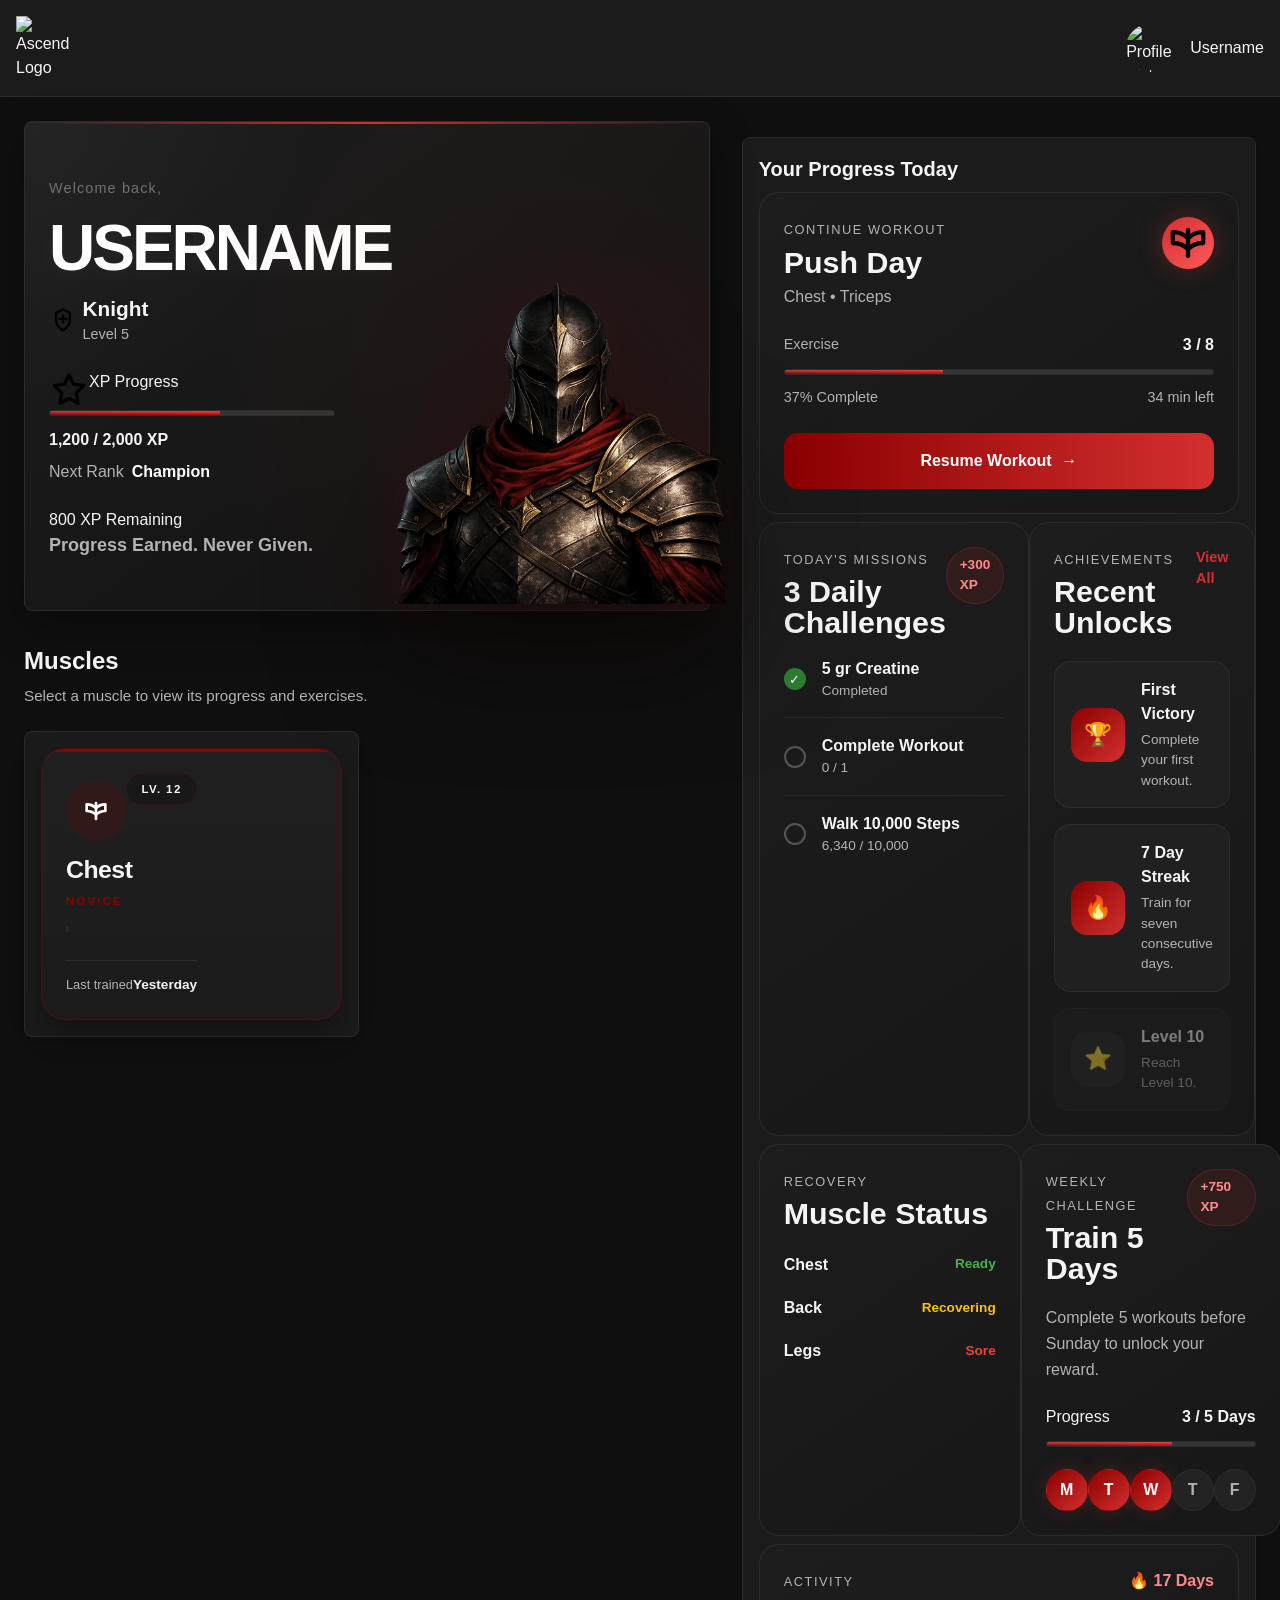
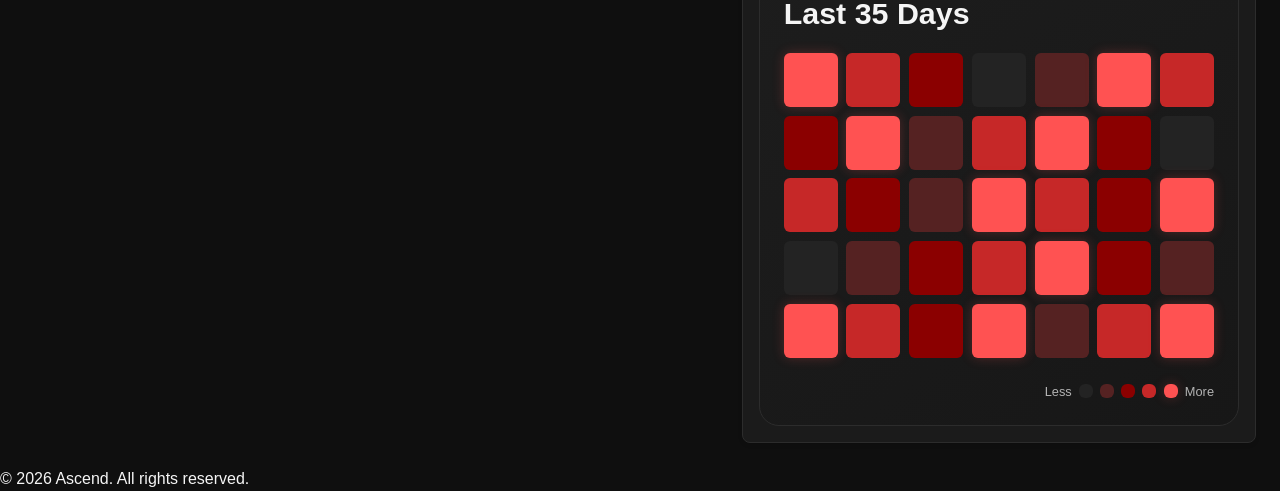
==== commit bfc16363: "feat: complete Muscle Card component" ====
--- a/index.html
+++ b/index.html
@@ -73,200 +73,51 @@
                 </div>
             </section>
 
-
-            <!--              muscles                       -->
-            <section class="muscles-grid">
-                <h3>Muscles</h3>
-                <div class="muscles-cards">
-
-                    <!--              Chest                       -->
-
-                    <article class="muscle-card muscle-card--novice">
-
-                        <!-- Rank -->
-                        <div class="muscle-card__badge">
-                            NOVICE
-                        </div>
-
-                        <!-- Muscle Icon -->
-                        <div class="muscle-card__icon-wrapper">
-                            <div class="muscle-card__icon">
-                                <img src="assets/icons/chest.svg" alt="Chest">
-                            </div>
-                        </div>
-
-                        <!-- Muscle -->
-                        <header class="muscle-card__header">
-
-                            <h3 class="muscle-card__title">
-                                CHEST
-                            </h3>
-
-                            <p class="muscle-card__level">
-                                Lv. 4
-                            </p>
-
-                        </header>
-
-                        <!-- Progress -->
-                        <section class="muscle-card__progress">
-
-                            <div class="progress-bar progress-bar--small">
-                                <div class="progress-bar__fill" style="width:64%;">
-                                </div>
-                            </div>
-
-                            <span class="muscle-card__xp">
-                                320 / 500 XP
-                            </span>
-
-                        </section>
-
-                        <!-- Divider -->
-                        <div class="muscle-card__divider"></div>
-
-                        <!-- Next Evolution -->
-                        <section class="muscle-card__evolution">
-
-                            <h4 class="muscle-card__next-rank">
-                                APPRENTICE
-                            </h4>
-
-                            <div class="muscle-card__reward">
-
-                                <span class="muscle-card__reward-label">
-                                    Reward
-                                </span>
-
-                                <strong class="muscle-card__reward-name">
-                                    Silver Border
-                                </strong>
-
-                            </div>
-
-                            <p class="muscle-card__remaining">
-                                180 XP Left
-                            </p>
-
-                        </section>
-
+            <!--                          Muscles -->
+            <section class="muscles">
+                <div class="section-header">
+                    <h2 class="section-title">Muscles</h2>
+                    <p class="section-subtitle">
+                        Select a muscle to view its progress and exercises.
+                    </p>
+                </div>
+                <div class="muscles-grid">
+                    <article class="muscle-card active">
+                        <button class="muscle-card__button">
+                            <div class="muscle-card__header">
+                                <div class="muscle-card__icon">
+                                    <img src="assets/icons/chest.svg" alt="chest">
+                                </div>
+                                <span class="muscle-card__level">
+                                    LV. 12
+                                </span>
+                            </div>
+                            <div class="muscle-card__body">
+                                <h3 class="muscle-card__name">
+                                    Chest
+                                </h3>
+                                <span class="muscle-card__rank">
+                                    Novice
+                                </span>
+                            </div>
+                            <div class="muscle-card__progress">
+                                <div class="progress-bar">
+                                    <div class="progress-bar__fill"></div>
+                                </div>
+                            </div>
+                            <div class="muscle-card__footer">
+                                <span class="muscle-card__label">
+                                    Last trained
+                                </span>
+                                <span class="muscle-card__date">
+                                    Yesterday
+                                </span>
+                            </div>
+                        </button>
                     </article>
-
-
-
-                    <!--              Triceps                       -->
-                    <article class="muscle-card">
-                        <div class="muscle-card__icon">
-                            <img class="muscle-card__icon" src="assets/icons/triceps.svg" alt="triceps">
-                        </div>
-                        <h3 class="muscle-card__name">
-                            Triceps
-                        </h3>
-                        <p class="muscle-card__rank">
-                            Novice
-                        </p>
-                    </article>
-                    <article class="muscle-card">
-                        <div class="muscle-card__icon">
-                            <img class="muscle-card__icon" src="assets/icons/back.svg" alt="back">
-                        </div>
-                        <h3 class="muscle-card__name">
-                            Back
-                        </h3>
-                        <p class="muscle-card__rank">
-                            Novice
-                        </p>
-                    </article>
-                    <article class="muscle-card">
-                        <div class="muscle-card__icon">
-                            <img class="muscle-card__icon" src="assets/icons/Trapezius.svg" alt="Trapezius">
-                        </div>
-                        <h3 class="muscle-card__name">
-                            Trapezius
-                        </h3>
-                        <p class="muscle-card__rank">
-                            Novice
-                        </p>
-                    </article>
-                    <article class="muscle-card">
-                        <div class="muscle-card__icon">
-                            <img class="muscle-card__icon" src="assets/icons/Biceps.svg" alt="Biceps">
-                        </div>
-                        <h3 class="muscle-card__name">
-                            Biceps
-                        </h3>
-                        <p class="muscle-card__rank">
-                            Novice
-                        </p>
-                    </article>
-                    <article class="muscle-card">
-                        <div class="muscle-card__icon">
-                            <img class="muscle-card__icon" src="assets/icons/shoulders.svg" alt="shoulders">
-                        </div>
-                        <h3 class="muscle-card__name">
-                            Shoulders
-                        </h3>
-                        <p class="muscle-card__rank">
-                            Novice
-                        </p>
-                    </article>
-                    <article class="muscle-card">
-                        <div class="muscle-card__icon">
-                            <img class="muscle-card__icon" src="assets/icons/Forearms.svg" alt="Forearms">
-                        </div>
-                        <h3 class="muscle-card__name">
-                            Forearms
-                        </h3>
-                        <p class="muscle-card__rank">
-                            Novice
-                        </p>
-                    </article>
-                    <article class="muscle-card">
-                        <div class="muscle-card__icon">
-                            <img class="muscle-card__icon" src="assets/icons/legs.svg" alt="legs">
-                        </div>
-                        <h3 class="muscle-card__name">
-                            Legs
-                        </h3>
-                        <p class="muscle-card__rank">
-                            Novice
-                        </p>
-                    </article>
-                    <article class="muscle-card">
-                        <div class="muscle-card__icon">
-                            <img class="muscle-card__icon" src="assets/icons/glutes.svg" alt="glutes">
-                        </div>
-                        <h3 class="muscle-card__name">
-                            Glutes
-                        </h3>
-                        <p class="muscle-card__rank">
-                            Novice
-                        </p>
-                    </article>
-                    <article class="muscle-card">
-                        <div class="muscle-card__icon">
-                            <img class="muscle-card__icon" src="assets/icons/calves.svg" alt="calves">
-                        </div>
-                        <h3 class="muscle-card__name">
-                            Calves
-                        </h3>
-                        <p class="muscle-card__rank">
-                            Novice
-                        </p>
-                    </article>
-                    <article class="muscle-card">
-                        <div class="muscle-card__icon">
-                            <img class="muscle-card__icon" src="assets/icons/abs.svg" alt="abs">
-                        </div>
-                        <h3 class="muscle-card__name">
-                            Abs
-                        </h3>
-                        <p class="muscle-card__rank">
-                            Novice
-                        </p>
-                    </article>
                 </div>
             </section>
+
         </section>
 
 
@@ -326,7 +177,7 @@
                                 <div class="mission__check">✓</div>
 
                                 <div class="mission__content">
-                                    <h4>Drink 2L of Water</h4>
+                                    <h4>5 gr Creatine</h4>
                                     <p>Completed</p>
                                 </div>
                             </li>
--- a/assets/css/styles.css
+++ b/assets/css/styles.css
@@ -42,3 +42,6 @@
 ======================================== */
 
 @import url("./pages/home.css");
+
+
+@import url("./components/logo.css");
